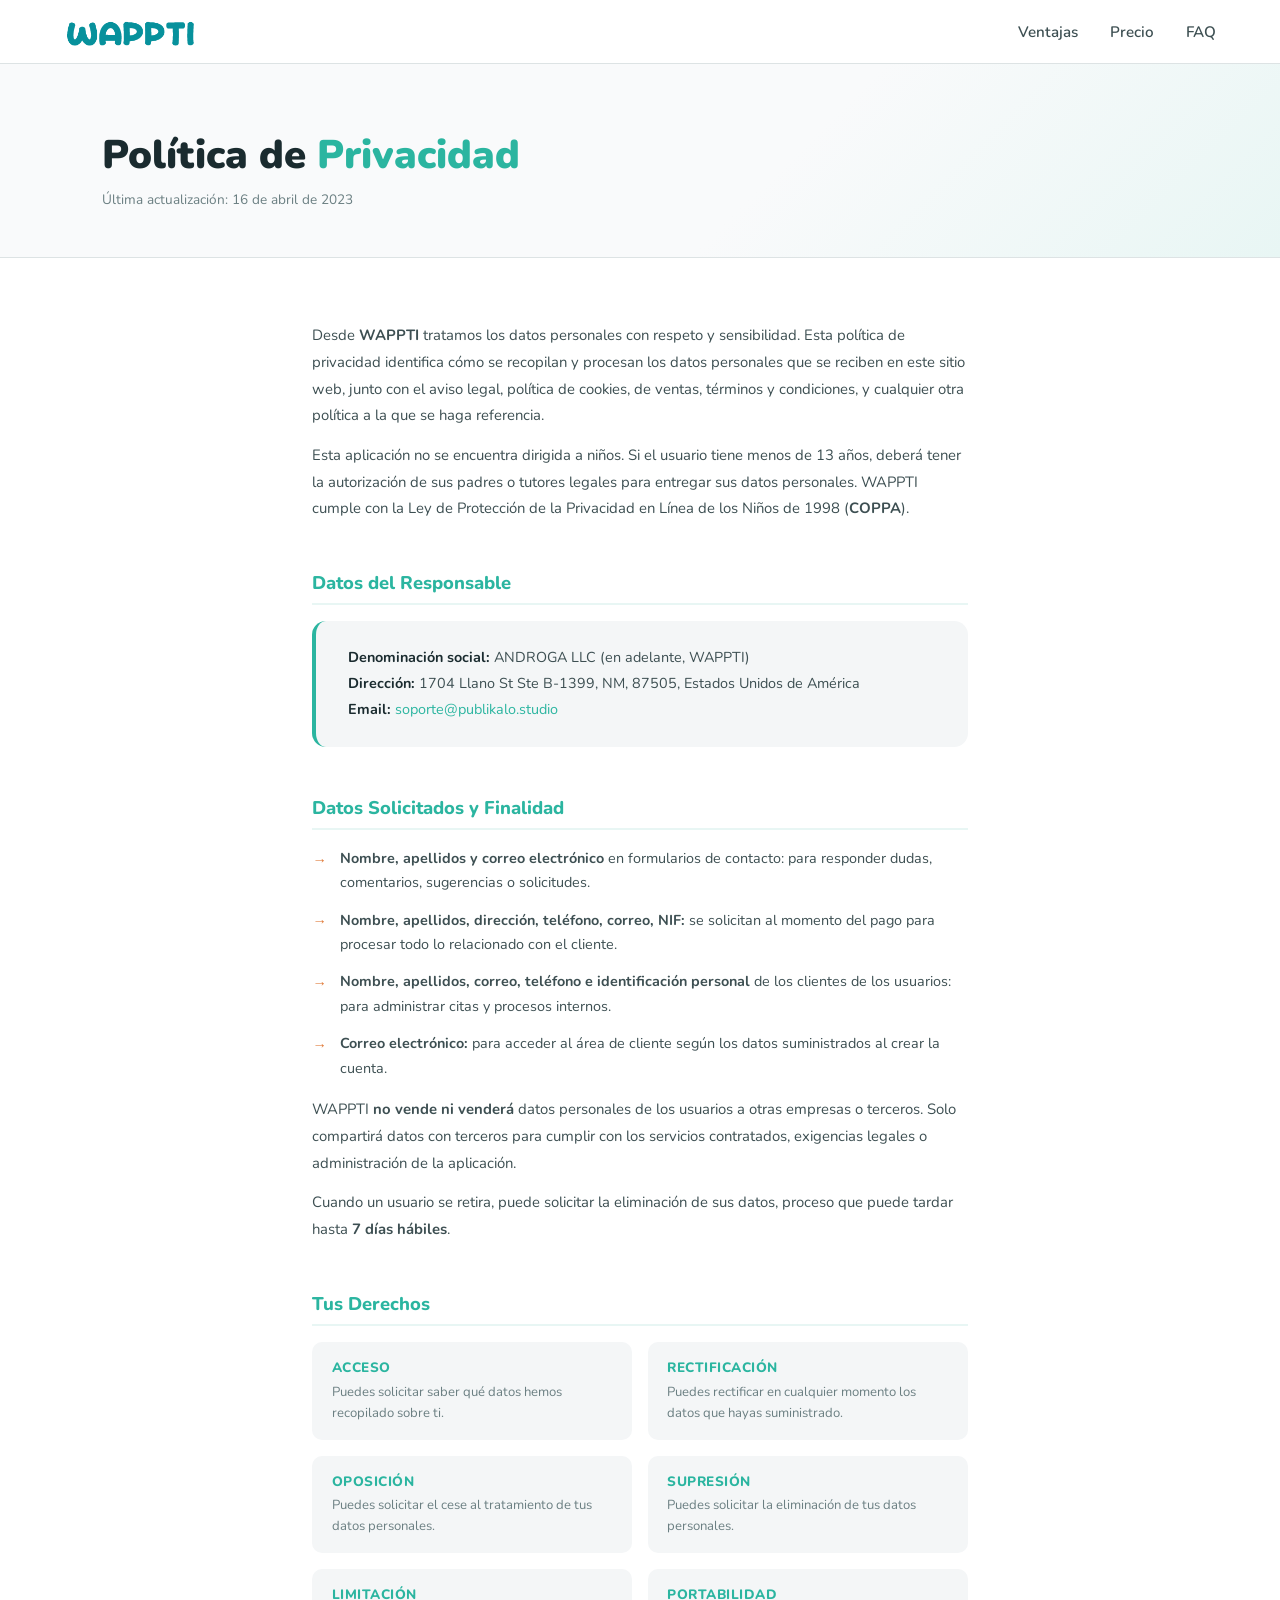
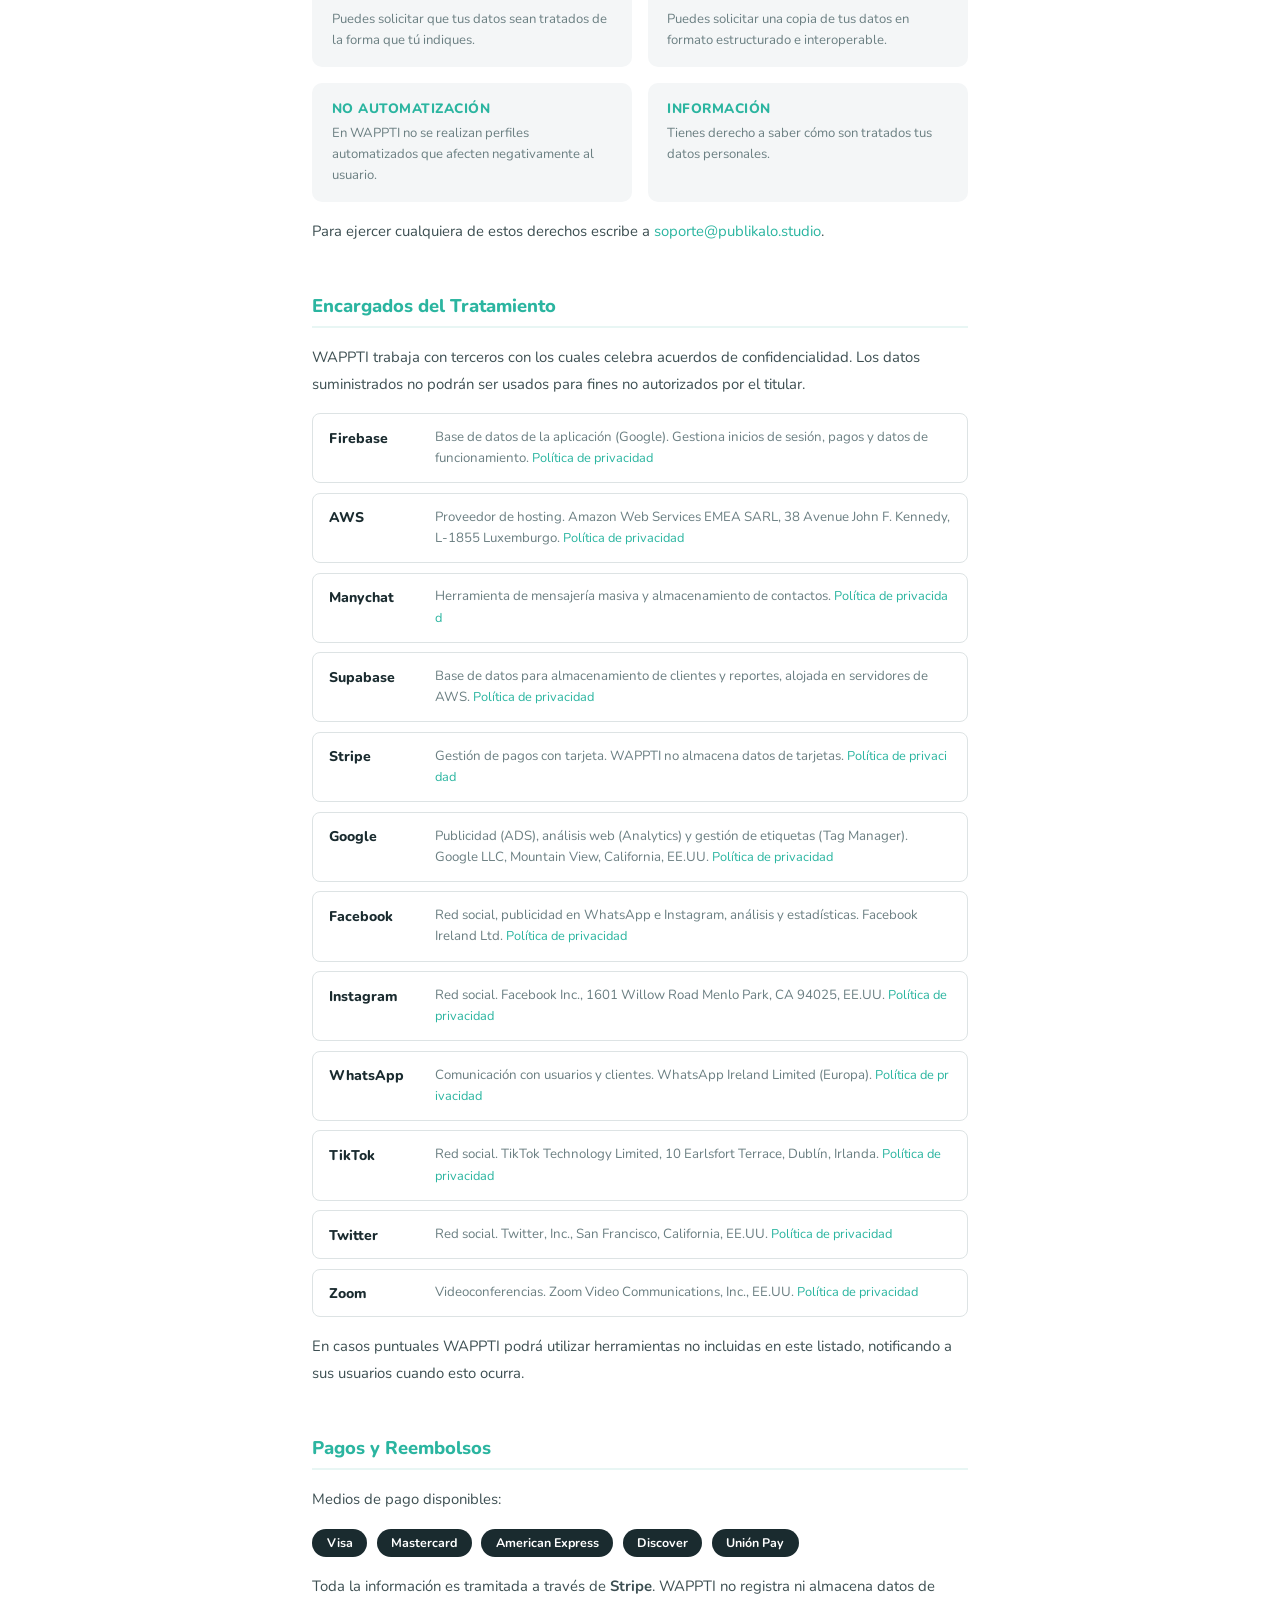
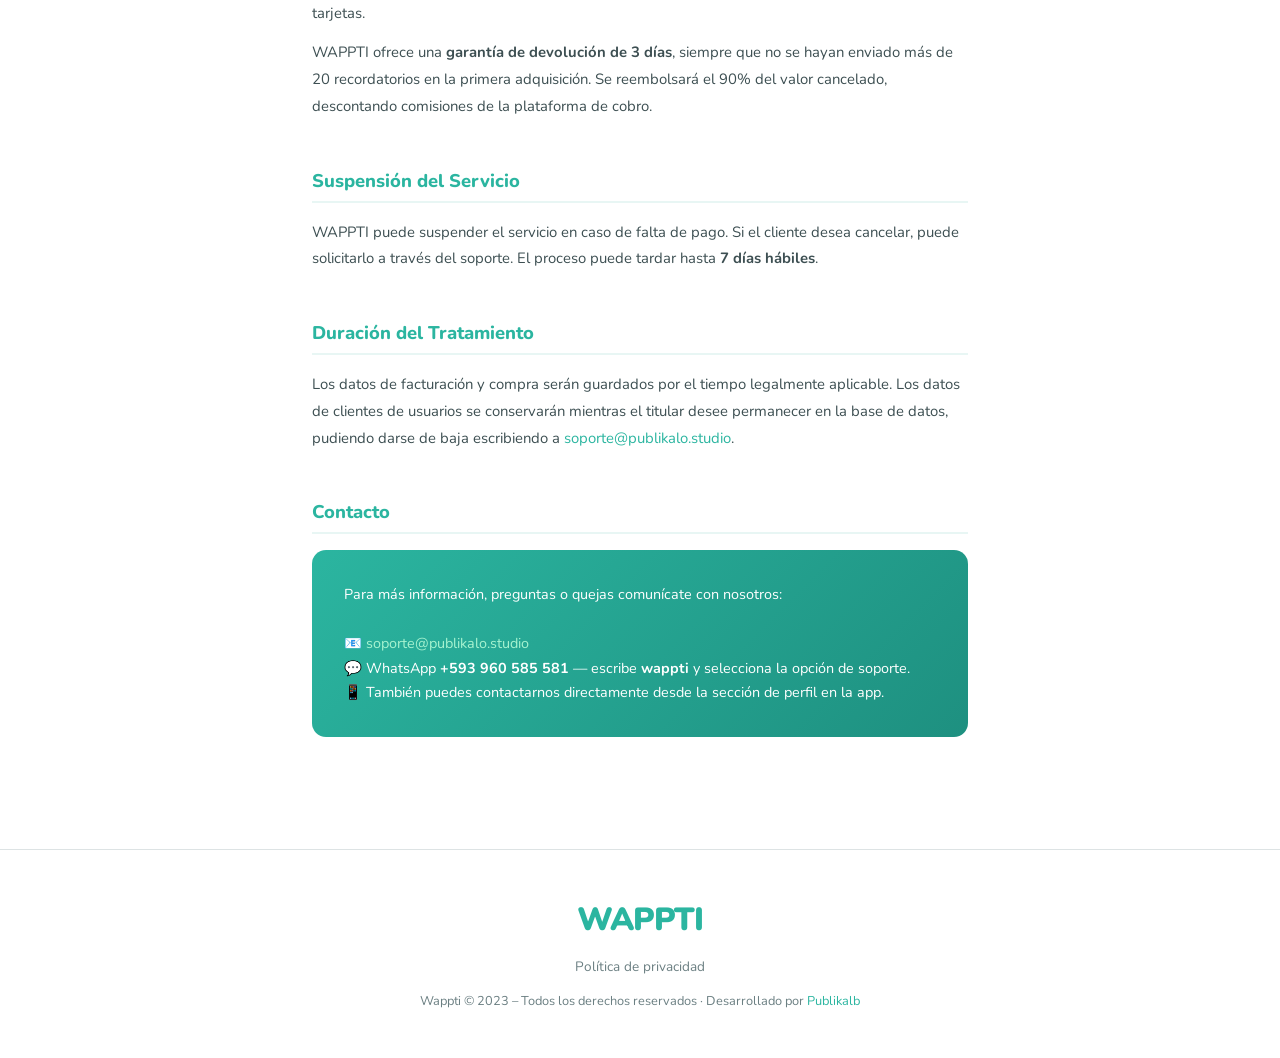
==== privacy-policy.html @ dfe76234 "Add files via upload" ====
<!DOCTYPE html>
<html lang="es">
<head>
  <meta charset="UTF-8">
  <meta name="viewport" content="width=device-width, initial-scale=1.0">
  <title>Política de Privacidad – Wappti</title>
  <link rel="icon" type="image/png" href="/img/favicon.png">
  <link rel="preconnect" href="https://fonts.googleapis.com">
  <link rel="preconnect" href="https://fonts.gstatic.com" crossorigin>
  <link href="https://fonts.googleapis.com/css2?family=Nunito:wght@400;500;600;700;800;900&display=swap" rel="stylesheet">
  <link rel="stylesheet" href="css/styles.css">
  <style>
    .policy-hero {
      background: linear-gradient(135deg, #f9fafb 60%, #e8f6f4 100%);
      padding: 4rem 8% 3rem;
      border-bottom: 1px solid var(--border);
    }
    .policy-hero p {
      font-size: .85rem; color: var(--muted); margin-top: .5rem;
    }
    .policy-hero h1 {
      font-size: clamp(1.8rem, 4vw, 2.5rem);
      font-weight: 900; color: var(--dark);
    }
    .policy-hero h1 span { color: var(--teal); }

    .policy-body {
      max-width: 860px;
      margin: 0 auto;
      padding: 4rem 8%;
    }

    .policy-section { margin-bottom: 3rem; }

    .policy-section h2 {
      font-size: 1.15rem; font-weight: 800;
      color: var(--teal); margin-bottom: 1rem;
      padding-bottom: .5rem;
      border-bottom: 2px solid #e8f6f4;
    }

    .policy-section p {
      font-size: .93rem; color: var(--text);
      line-height: 1.8; margin-bottom: .8rem;
    }

    .policy-section a {
      color: var(--teal); text-decoration: none; word-break: break-all;
    }
    .policy-section a:hover { text-decoration: underline; }

    /* Datos del responsable */
    .info-card {
      background: var(--bg-gray);
      border-radius: var(--radius);
      padding: 1.5rem 2rem;
      margin: 1rem 0;
      border-left: 4px solid var(--teal);
    }
    .info-card p { margin: 0; font-size: .9rem; }
    .info-card strong { color: var(--dark); }

    /* Lista de datos solicitados */
    .data-list { list-style: none; display: flex; flex-direction: column; gap: .8rem; margin: 1rem 0; }
    .data-list li {
      display: flex; gap: .8rem; align-items: flex-start;
      font-size: .9rem; color: var(--text); line-height: 1.7;
    }
    .data-list li::before {
      content: '→'; color: var(--orange);
      font-weight: 900; flex-shrink: 0; margin-top: .1rem;
    }

    /* Derechos */
    .rights-grid {
      display: grid; grid-template-columns: 1fr 1fr;
      gap: 1rem; margin: 1rem 0;
    }
    .right-item {
      background: var(--bg-gray); border-radius: 10px;
      padding: 1rem 1.2rem;
    }
    .right-item strong {
      display: block; color: var(--teal);
      font-size: .85rem; font-weight: 800;
      margin-bottom: .3rem; text-transform: uppercase; letter-spacing: .5px;
    }
    .right-item p { font-size: .82rem; color: var(--muted); line-height: 1.6; margin: 0; }

    /* Encargados del tratamiento */
    .processors-list { display: flex; flex-direction: column; gap: .6rem; margin: 1rem 0; }
    .processor-item {
      display: flex; gap: 1rem; align-items: flex-start;
      padding: .8rem 1rem;
      border-radius: 8px; border: 1px solid var(--border);
      transition: border-color .2s;
    }
    .processor-item:hover { border-color: var(--teal); }
    .processor-name {
      font-weight: 800; font-size: .88rem; color: var(--dark);
      min-width: 90px; flex-shrink: 0; padding-top: .1rem;
    }
    .processor-desc { font-size: .83rem; color: var(--muted); line-height: 1.6; }
    .processor-desc a { font-size: .8rem; }

    /* Pagos */
    .payment-badges {
      display: flex; gap: .6rem; flex-wrap: wrap; margin: 1rem 0;
    }
    .badge {
      background: var(--dark); color: white;
      padding: .35rem .9rem; border-radius: 50px;
      font-size: .78rem; font-weight: 700;
    }

    /* Contacto */
    .contact-box {
      background: linear-gradient(135deg, var(--teal) 0%, var(--teal-dk) 100%);
      border-radius: var(--radius); padding: 2rem;
      display: flex; gap: 2rem; flex-wrap: wrap; align-items: center;
      margin-top: 1rem;
    }
    .contact-box p { color: white; font-size: .9rem; line-height: 1.7; margin: 0; flex: 1; }
    .contact-box a { color: #a7f3d0; }
    .contact-box strong { color: white; }

    @media (max-width: 768px) {
      .rights-grid { grid-template-columns: 1fr; }
      .policy-body { padding: 2rem 5%; }
      .policy-hero { padding: 3rem 5%; }
    }
  </style>
</head>
<body>

<!-- NAV -->
<nav>
  <a href="/" class="logo">
    <img src="img/wappti.png" alt="Wappti Logo" style="height: 30px; width: auto; vertical-align: middle;">
</a>
  <div class="nav-links">
    <a href="/#ventajas">Ventajas</a>
    <a href="/#precios">Precio</a>
    <a href="/#faq">FAQ</a>
  </div>
</nav>

<!-- HERO -->
<div class="policy-hero">
  <h1>Política de <span>Privacidad</span></h1>
  <p>Última actualización: 16 de abril de 2023</p>
</div>

<!-- CONTENIDO -->
<div class="policy-body">

  <!-- Intro -->
  <div class="policy-section">
    <p>Desde <strong>WAPPTI</strong> tratamos los datos personales con respeto y sensibilidad. Esta política de privacidad identifica cómo se recopilan y procesan los datos personales que se reciben en este sitio web, junto con el aviso legal, política de cookies, de ventas, términos y condiciones, y cualquier otra política a la que se haga referencia.</p>
    <p>Esta aplicación no se encuentra dirigida a niños. Si el usuario tiene menos de 13 años, deberá tener la autorización de sus padres o tutores legales para entregar sus datos personales. WAPPTI cumple con la Ley de Protección de la Privacidad en Línea de los Niños de 1998 (<strong>COPPA</strong>).</p>
  </div>

  <!-- Datos del responsable -->
  <div class="policy-section">
    <h2>Datos del Responsable</h2>
    <div class="info-card">
      <p><strong>Denominación social:</strong> ANDROGA LLC (en adelante, WAPPTI)</p>
      <p><strong>Dirección:</strong> 1704 Llano St Ste B-1399, NM, 87505, Estados Unidos de América</p>
      <p><strong>Email:</strong> <a href="mailto:soporte@publikalo.studio">soporte@publikalo.studio</a></p>
    </div>
  </div>

  <!-- Datos solicitados -->
  <div class="policy-section">
    <h2>Datos Solicitados y Finalidad</h2>
    <ul class="data-list">
      <li><span><strong>Nombre, apellidos y correo electrónico</strong> en formularios de contacto: para responder dudas, comentarios, sugerencias o solicitudes.</span></li>
      <li><span><strong>Nombre, apellidos, dirección, teléfono, correo, NIF:</strong> se solicitan al momento del pago para procesar todo lo relacionado con el cliente.</span></li>
      <li><span><strong>Nombre, apellidos, correo, teléfono e identificación personal</strong> de los clientes de los usuarios: para administrar citas y procesos internos.</span></li>
      <li><span><strong>Correo electrónico:</strong> para acceder al área de cliente según los datos suministrados al crear la cuenta.</span></li>
    </ul>
    <p>WAPPTI <strong>no vende ni venderá</strong> datos personales de los usuarios a otras empresas o terceros. Solo compartirá datos con terceros para cumplir con los servicios contratados, exigencias legales o administración de la aplicación.</p>
    <p>Cuando un usuario se retira, puede solicitar la eliminación de sus datos, proceso que puede tardar hasta <strong>7 días hábiles</strong>.</p>
  </div>

  <!-- Derechos -->
  <div class="policy-section">
    <h2>Tus Derechos</h2>
    <div class="rights-grid">
      <div class="right-item">
        <strong>Acceso</strong>
        <p>Puedes solicitar saber qué datos hemos recopilado sobre ti.</p>
      </div>
      <div class="right-item">
        <strong>Rectificación</strong>
        <p>Puedes rectificar en cualquier momento los datos que hayas suministrado.</p>
      </div>
      <div class="right-item">
        <strong>Oposición</strong>
        <p>Puedes solicitar el cese al tratamiento de tus datos personales.</p>
      </div>
      <div class="right-item">
        <strong>Supresión</strong>
        <p>Puedes solicitar la eliminación de tus datos personales.</p>
      </div>
      <div class="right-item">
        <strong>Limitación</strong>
        <p>Puedes solicitar que tus datos sean tratados de la forma que tú indiques.</p>
      </div>
      <div class="right-item">
        <strong>Portabilidad</strong>
        <p>Puedes solicitar una copia de tus datos en formato estructurado e interoperable.</p>
      </div>
      <div class="right-item">
        <strong>No automatización</strong>
        <p>En WAPPTI no se realizan perfiles automatizados que afecten negativamente al usuario.</p>
      </div>
      <div class="right-item">
        <strong>Información</strong>
        <p>Tienes derecho a saber cómo son tratados tus datos personales.</p>
      </div>
    </div>
    <p>Para ejercer cualquiera de estos derechos escribe a <a href="mailto:soporte@publikalo.studio">soporte@publikalo.studio</a>.</p>
  </div>

  <!-- Encargados del tratamiento -->
  <div class="policy-section">
    <h2>Encargados del Tratamiento</h2>
    <p>WAPPTI trabaja con terceros con los cuales celebra acuerdos de confidencialidad. Los datos suministrados no podrán ser usados para fines no autorizados por el titular.</p>
    <div class="processors-list">
      <div class="processor-item">
        <span class="processor-name">Firebase</span>
        <span class="processor-desc">Base de datos de la aplicación (Google). Gestiona inicios de sesión, pagos y datos de funcionamiento. <a href="https://firebase.google.com/support/privacy" target="_blank">Política de privacidad</a></span>
      </div>
      <div class="processor-item">
        <span class="processor-name">AWS</span>
        <span class="processor-desc">Proveedor de hosting. Amazon Web Services EMEA SARL, 38 Avenue John F. Kennedy, L-1855 Luxemburgo. <a href="https://aws.amazon.com/es/privacy/" target="_blank">Política de privacidad</a></span>
      </div>
      <div class="processor-item">
        <span class="processor-name">Manychat</span>
        <span class="processor-desc">Herramienta de mensajería masiva y almacenamiento de contactos. <a href="https://manychat.com/privacy.html" target="_blank">Política de privacidad</a></span>
      </div>
      <div class="processor-item">
        <span class="processor-name">Supabase</span>
        <span class="processor-desc">Base de datos para almacenamiento de clientes y reportes, alojada en servidores de AWS. <a href="https://supabase.com/privacy" target="_blank">Política de privacidad</a></span>
      </div>
      <div class="processor-item">
        <span class="processor-name">Stripe</span>
        <span class="processor-desc">Gestión de pagos con tarjeta. WAPPTI no almacena datos de tarjetas. <a href="https://stripe.com/us/privacy" target="_blank">Política de privacidad</a></span>
      </div>
      <div class="processor-item">
        <span class="processor-name">Google</span>
        <span class="processor-desc">Publicidad (ADS), análisis web (Analytics) y gestión de etiquetas (Tag Manager). Google LLC, Mountain View, California, EE.UU. <a href="https://policies.google.com/privacy" target="_blank">Política de privacidad</a></span>
      </div>
      <div class="processor-item">
        <span class="processor-name">Facebook</span>
        <span class="processor-desc">Red social, publicidad en WhatsApp e Instagram, análisis y estadísticas. Facebook Ireland Ltd. <a href="https://www.facebook.com/business/gdpr" target="_blank">Política de privacidad</a></span>
      </div>
      <div class="processor-item">
        <span class="processor-name">Instagram</span>
        <span class="processor-desc">Red social. Facebook Inc., 1601 Willow Road Menlo Park, CA 94025, EE.UU. <a href="https://help.instagram.com/155833707900388" target="_blank">Política de privacidad</a></span>
      </div>
      <div class="processor-item">
        <span class="processor-name">WhatsApp</span>
        <span class="processor-desc">Comunicación con usuarios y clientes. WhatsApp Ireland Limited (Europa). <a href="https://www.whatsapp.com/legal?eea=1#privacy-policy" target="_blank">Política de privacidad</a></span>
      </div>
      <div class="processor-item">
        <span class="processor-name">TikTok</span>
        <span class="processor-desc">Red social. TikTok Technology Limited, 10 Earlsfort Terrace, Dublín, Irlanda. <a href="https://www.tiktok.com/legal/privacy-policy?lang=es" target="_blank">Política de privacidad</a></span>
      </div>
      <div class="processor-item">
        <span class="processor-name">Twitter</span>
        <span class="processor-desc">Red social. Twitter, Inc., San Francisco, California, EE.UU. <a href="https://twitter.com/es/privacy" target="_blank">Política de privacidad</a></span>
      </div>
      <div class="processor-item">
        <span class="processor-name">Zoom</span>
        <span class="processor-desc">Videoconferencias. Zoom Video Communications, Inc., EE.UU. <a href="https://zoom.us/privacy" target="_blank">Política de privacidad</a></span>
      </div>
    </div>
    <p>En casos puntuales WAPPTI podrá utilizar herramientas no incluidas en este listado, notificando a sus usuarios cuando esto ocurra.</p>
  </div>

  <!-- Pagos y reembolsos -->
  <div class="policy-section">
    <h2>Pagos y Reembolsos</h2>
    <p>Medios de pago disponibles:</p>
    <div class="payment-badges">
      <span class="badge">Visa</span>
      <span class="badge">Mastercard</span>
      <span class="badge">American Express</span>
      <span class="badge">Discover</span>
      <span class="badge">Unión Pay</span>
    </div>
    <p>Toda la información es tramitada a través de <strong>Stripe</strong>. WAPPTI no registra ni almacena datos de tarjetas.</p>
    <p>WAPPTI ofrece una <strong>garantía de devolución de 3 días</strong>, siempre que no se hayan enviado más de 20 recordatorios en la primera adquisición. Se reembolsará el 90% del valor cancelado, descontando comisiones de la plataforma de cobro.</p>
  </div>

  <!-- Suspensión del servicio -->
  <div class="policy-section">
    <h2>Suspensión del Servicio</h2>
    <p>WAPPTI puede suspender el servicio en caso de falta de pago. Si el cliente desea cancelar, puede solicitarlo a través del soporte. El proceso puede tardar hasta <strong>7 días hábiles</strong>.</p>
  </div>

  <!-- Duración del tratamiento -->
  <div class="policy-section">
    <h2>Duración del Tratamiento</h2>
    <p>Los datos de facturación y compra serán guardados por el tiempo legalmente aplicable. Los datos de clientes de usuarios se conservarán mientras el titular desee permanecer en la base de datos, pudiendo darse de baja escribiendo a <a href="mailto:soporte@publikalo.studio">soporte@publikalo.studio</a>.</p>
  </div>

  <!-- Contacto -->
  <div class="policy-section">
    <h2>Contacto</h2>
    <div class="contact-box">
      <p>
        Para más información, preguntas o quejas comunícate con nosotros:<br><br>
        📧 <a href="mailto:soporte@publikalo.studio">soporte@publikalo.studio</a><br>
        💬 WhatsApp <strong>+593 960 585 581</strong> — escribe <strong>wappti</strong> y selecciona la opción de soporte.<br>
        📱 También puedes contactarnos directamente desde la sección de perfil en la app.
      </p>
    </div>
  </div>

</div>

<!-- FOOTER -->
<footer>
  <span class="footer-logo">WAPPTI</span>
  <div class="footer-links">
    <a href="privacy-policy.html">Política de privacidad</a>
  </div>
  <p>Wappti © 2023 – Todos los derechos reservados · Desarrollado por <a href="https://publikalo.net" target="_blank">Publikalb</a></p>
</footer>

</body>
</html>
---- css/styles.css ----
*, *::before, *::after { box-sizing: border-box; margin: 0; padding: 0; }

:root {
  --teal:    #2BB5A0;
  --teal-dk: #1e9080;
  --orange:  #E07B39;
  --orange-dk:#c96a28;
  --dark:    #1A2B2F;
  --text:    #3D4F52;
  --muted:   #6B7F82;
  --bg-gray: #F4F6F7;
  --white:   #ffffff;
  --border:  #DDE3E4;
  --radius:  14px;
}

html { scroll-behavior: smooth; }

body {
  font-family: 'Nunito', sans-serif;
  color: var(--text);
  background: var(--white);
  overflow-x: hidden;
}

/* ── NAV ── */
nav {
  position: sticky; top: 0; z-index: 100;
  background: var(--white);
  border-bottom: 1px solid var(--border);
  padding: 0 5%;
  display: flex; align-items: center; justify-content: space-between;
  height: 64px;
}
.logo {
  font-size: 1.7rem; font-weight: 900;
  color: var(--teal); text-decoration: none;
  letter-spacing: -1px;
}
.nav-links { display: flex; gap: 2rem; align-items: center; }
.nav-links a {
  text-decoration: none; color: var(--text);
  font-weight: 600; font-size: 0.95rem;
  transition: color .2s;
}
.nav-links a:hover { color: var(--teal); }
.nav-links a.active { color: var(--orange); border-bottom: 2px solid var(--orange); padding-bottom: 2px; }

/* ── BUTTONS ── */
.btn {
  display: inline-flex; align-items: center; justify-content: center; gap: 8px;
  padding: .75rem 1.6rem; border-radius: 50px;
  font-family: inherit; font-weight: 700; font-size: 1rem;
  cursor: pointer; text-decoration: none; border: none;
  transition: transform .15s, box-shadow .15s, background .2s;
}
.btn:hover { transform: translateY(-2px); }
.btn-orange {
  background: var(--orange); color: var(--white);
  box-shadow: 0 4px 14px rgba(224,123,57,.35);
}
.btn-orange:hover { background: var(--orange-dk); box-shadow: 0 6px 20px rgba(224,123,57,.45); }
.btn-outline-white {
  background: transparent; color: var(--white);
  border: 2px solid rgba(255,255,255,.6);
}
.btn-outline-white:hover { background: rgba(255,255,255,.12); }

/* ── STORE BUTTONS ── */
.store-btn {
  display: flex; align-items: center; gap: .6rem;
  background: rgba(255,255,255,.15); border: 2px solid rgba(255,255,255,.4);
  color: white; border-radius: 10px; padding: .7rem 1.4rem;
  text-decoration: none; transition: background .2s;
  font-family: inherit;
}
.store-btn:hover { background: rgba(255,255,255,.25); }
.store-btn svg { width: 20px; height: 20px; fill: white; }
.store-btn-text { display: flex; flex-direction: column; }
.store-btn-text small { font-size: .65rem; opacity: .8; }
.store-btn-text strong { font-size: .9rem; font-weight: 800; }

/* ── ANIMATIONS ── */
@keyframes fadeUp {
  from { opacity: 0; transform: translateY(30px); }
  to   { opacity: 1; transform: translateY(0); }
}
.fade-up { animation: fadeUp .7s ease both; }
.delay-1 { animation-delay: .15s; }
.delay-2 { animation-delay: .3s; }
.delay-3 { animation-delay: .45s; }

/* ── FOOTER ── */
footer {
  padding: 3rem 8%; text-align: center;
  border-top: 1px solid var(--border);
}
.footer-logo {
  font-size: 2rem; font-weight: 900; color: var(--teal);
  letter-spacing: -1px; margin-bottom: 1rem; display: block;
}
.footer-links { display: flex; gap: 1.5rem; justify-content: center; margin-bottom: 1rem; }
.footer-links a { color: var(--muted); font-size: .85rem; text-decoration: none; }
.footer-links a:hover { color: var(--teal); }
footer p { font-size: .8rem; color: var(--muted); }
footer p a { color: var(--teal); text-decoration: none; }

/* ── RESPONSIVE ── */
@media (max-width: 768px) {
  .hero { grid-template-columns: 1fr !important; padding: 3rem 5%; text-align: center; }
  .hero p { margin: 0 auto 2rem; }
  .hero-img { display: none; }
  .para-quien-grid { grid-template-columns: 1fr !important; }
  .ventajas-grid { grid-template-columns: 1fr !important; }
  .testimonios-grid { grid-template-columns: 1fr !important; }
  .faq-section__grid { grid-template-columns: 1fr !important; }
  .cta-band { flex-direction: column; text-align: center; padding: 2rem; }
  .precios-grid { grid-template-columns: 1fr !important; }
}

/* ── HERO ── */
.hero {
  min-height: 92vh;
  display: grid; grid-template-columns: 1fr 1fr;
  align-items: center; gap: 2rem;
  padding: 4rem 8%;
  background: linear-gradient(135deg, #f9fafb 60%, #e8f6f4 100%);
  position: relative; overflow: hidden;
}
.hero::before {
  content: '';
  position: absolute; right: -100px; top: -100px;
  width: 500px; height: 500px; border-radius: 50%;
  background: radial-gradient(circle, rgba(43,181,160,.08) 0%, transparent 70%);
}
.hero-tag {
  font-size: .75rem; font-weight: 800; letter-spacing: 2px;
  text-transform: uppercase; color: var(--orange);
  margin-bottom: 1rem;
}
.hero h1 {
  font-size: clamp(2rem, 4vw, 3rem);
  font-weight: 900; line-height: 1.15;
  color: var(--dark); margin-bottom: 1.2rem;
}
.hero p {
  font-size: 1rem; color: var(--muted);
  line-height: 1.7; margin-bottom: 2rem; max-width: 480px;
}
.hero-img {
  display: flex; justify-content: center; align-items: center;
  position: relative;
}

/* Phone mockup */
.phone-mock {
  width: 260px; height: 520px;
  background: #111; border-radius: 38px;
  border: 6px solid #222;
  box-shadow: 0 30px 80px rgba(0,0,0,.25), 0 0 0 1px #333;
  display: flex; flex-direction: column;
  overflow: hidden; position: relative;
}
.phone-screen { flex: 1; background: #ECE5DD; display: flex; flex-direction: column; }
.phone-header {
  background: #075E54; padding: .6rem 1rem;
  display: flex; align-items: center; gap: .5rem;
}
.phone-avatar {
  width: 32px; height: 32px; border-radius: 50%;
  background: #25D366; display: flex; align-items: center;
  justify-content: center; color: white; font-size: .8rem; font-weight: 700;
}
.phone-contact { color: white; font-size: .75rem; font-weight: 700; }
.phone-messages { flex: 1; padding: .8rem; display: flex; flex-direction: column; gap: .5rem; }
.msg {
  max-width: 80%; padding: .5rem .8rem;
  border-radius: 10px; font-size: .65rem; line-height: 1.4;
}
.msg-in  { background: white; align-self: flex-start; border-radius: 0 10px 10px 10px; }
.msg-out { background: #DCF8C6; align-self: flex-end; border-radius: 10px 10px 0 10px; }
.msg-time { font-size: .55rem; color: #aaa; text-align: right; margin-top: 2px; }
.confirm-btns { display: flex; gap: .4rem; margin-top: .3rem; }
.confirm-btns button {
  flex: 1; padding: .4rem; border: none; border-radius: 6px;
  font-size: .65rem; font-weight: 700; cursor: default;
}
.btn-confirm { background: #25D366; color: white; }
.btn-cancel  { background: #f0f0f0; color: #555; }

.bubble {
  position: absolute; right: -10px; top: 50%;
  transform: translateY(-60%);
  background: white; border-radius: 12px;
  padding: .6rem .9rem; font-size: .7rem;
  box-shadow: 0 8px 24px rgba(0,0,0,.12);
  max-width: 130px; line-height: 1.4;
  color: var(--text); font-weight: 600;
}
.bubble::before {
  content: ''; position: absolute; left: -8px; top: 50%;
  transform: translateY(-50%);
  border: 8px solid transparent; border-right-color: white; border-left: none;
}

/* ── PARA QUIÉN ── */
.para-quien { padding: 5rem 8%; background: var(--white); }
.para-quien-grid {
  display: grid; grid-template-columns: 1fr 1fr 1fr;
  gap: 2rem; margin-top: 2.5rem;
}
.para-quien-left .label {
  font-size: .75rem; font-weight: 800; text-transform: uppercase;
  letter-spacing: 2px; color: var(--orange); margin-bottom: .8rem;
}
.para-quien-left h2 {
  font-size: 1.3rem; font-weight: 800; color: var(--teal);
  line-height: 1.3; margin-bottom: .8rem;
}
.para-quien-left p { font-size: .9rem; color: var(--muted); line-height: 1.7; }
.profesiones-col { display: flex; flex-direction: column; gap: .6rem; }
.prof-item {
  display: flex; align-items: center; gap: .5rem;
  font-size: .9rem; font-weight: 600; color: var(--text);
}
.prof-item::before { content: '✓'; color: var(--teal); font-weight: 900; font-size: 1rem; }

/* ── CTA BAND ── */
.cta-band {
  margin: 0 5%; border-radius: 20px;
  background: linear-gradient(135deg, var(--teal) 0%, var(--teal-dk) 100%);
  padding: 2.5rem 4rem;
  display: flex; align-items: center; justify-content: space-between;
  gap: 2rem; flex-wrap: wrap;
}
.cta-band h2 { font-size: 1.6rem; font-weight: 900; color: white; }
.cta-band-btns { display: flex; gap: 1rem; flex-wrap: wrap; }

/* ── VENTAJAS ── */
.ventajas { padding: 6rem 8%; background: var(--bg-gray); }
.ventajas h2 {
  text-align: center; font-size: 1.8rem; font-weight: 900;
  color: var(--dark); margin-bottom: 3rem;
}
.ventajas-grid { display: grid; grid-template-columns: 1fr 1fr; gap: 3rem; align-items: center; }
.accordion { display: flex; flex-direction: column; gap: .5rem; }
.accordion-item { border-bottom: 1px solid var(--border); padding-bottom: .8rem; cursor: pointer; }
.accordion-title {
  display: flex; align-items: center; gap: .6rem;
  font-size: .95rem; font-weight: 700; color: var(--teal); padding: .5rem 0;
}
.accordion-title.active { color: var(--orange); }
.accordion-title .icon { font-size: 1rem; font-weight: 900; color: inherit; }
.accordion-body {
  font-size: .88rem; color: var(--muted); line-height: 1.7;
  padding: .4rem 0 .4rem 1.4rem; display: none;
}
.accordion-body.open { display: block; }
.phones-duo {
  display: flex; justify-content: center; align-items: flex-end;
  position: relative;
}
.phone-small {
  width: 160px; height: 320px;
  background: #111; border-radius: 26px; border: 4px solid #222;
  overflow: hidden; box-shadow: 0 20px 50px rgba(0,0,0,.2);
}
.phone-small-screen { width: 100%; height: 100%; }
.phone-small:first-child {
  transform: rotate(-6deg) translateX(20px); z-index: 1;
}
.phone-small:first-child .phone-small-screen {
  background: linear-gradient(160deg, #2BB5A0 0%, #1e9080 100%);
}
.phone-small:last-child {
  background: #E07B39; border-color: #d06928;
  transform: rotate(4deg) translateX(-10px); z-index: 2;
  box-shadow: 0 20px 50px rgba(224,123,57,.3);
}
.phone-small:last-child .phone-small-screen {
  background: linear-gradient(160deg, #E07B39 0%, #c96a28 100%);
}

/* ── TESTIMONIOS ── */
.testimonios {
  padding: 4rem 8%;
  background: #f9f9f9;
  text-align: center;
}

.testimonios-grid {
  display: grid;
  grid-template-columns: repeat(auto-fit, minmax(300px, 1fr));
  gap: 2rem;
  margin-top: 3rem;
}

.testimonio-stars {
    color: #FFB400; /* Color dorado para las estrellas */
    font-size: 1.2rem;
    margin-bottom: 1rem;
    letter-spacing: 2px;
}

.testimonio-card {
  background: white;
  padding: 2rem;
  border-radius: 15px;
  box-shadow: 0 10px 30px rgba(0,0,0,0.05);
  text-align: left;
  transition: transform 0.3s ease;
  display: flex;
  flex-direction: column;
  justify-content: space-between;
}

.testimonio-card:hover {
  transform: translateY(-5px);
}

.testimonio-stars {
  margin-bottom: 1rem;
  font-size: 0.9rem;
}

.testimonio-card p {
  font-style: italic;
  color: #555;
  line-height: 1.6;
  margin-bottom: 1.5rem;
}

.testimonio-author strong {
  display: block;
  color: #333;
  font-size: 1.1rem;
}

.testimonio-author span {
  color: #00bfa5; /* Tu color teal/verde de Wappti */
  font-size: 0.85rem;
  font-weight: 600;
}

/* ── PRECIOS ── */
.precios { padding: 6rem 8%; background: var(--bg-gray); }
.precios-card {
  max-width: 700px; margin: 0 auto;
  background: linear-gradient(135deg, #2a6b70 0%, #1e5055 100%);
  border-radius: 20px; padding: 3rem;
  box-shadow: 0 20px 60px rgba(30,80,85,.3);
}
.precios-card h2 {
  text-align: center; color: white; font-size: 1.6rem;
  font-weight: 900; margin-bottom: 2rem;
}
.precios-grid {
  display: grid; grid-template-columns: repeat(2, 1fr);
  gap: 1px; background: rgba(255,255,255,.1);
  border-radius: 10px; overflow: hidden;
}
.precio-item {
  background: rgba(255,255,255,.06); padding: 1rem 1.5rem;
  display: flex; align-items: center; justify-content: space-between;
  transition: background .2s;
}
.precio-item:hover { background: rgba(255,255,255,.12); }
.precio-item .gestiones { color: rgba(255,255,255,.8); font-size: .9rem; font-weight: 600; }
.precio-item .precio { color: white; font-size: 1.1rem; font-weight: 900; }
.precio-item .gratis { color: #4ade80; font-weight: 900; font-size: 1rem; }

/* ── FAQ ── */
/* ── FAQ ── */
.faq-section { padding: 6rem 8%; background: var(--white); }
.faq-section__title {
  text-align: center; font-size: 1.8rem; font-weight: 900;
  color: var(--dark); margin-bottom: 3rem;
}
.faq-section__grid {
  display: grid; grid-template-columns: 1fr 1fr;
  gap: 0 4rem; max-width: 1000px; margin: 0 auto;
}
.faq-section__col {
  border-left: 3px solid var(--teal);
  padding-left: 1.5rem;
  display: flex; flex-direction: column; gap: 0;
}
.faq-section__item {
  padding: 1.1rem 0;
  border-bottom: 1px solid var(--border);
  cursor: pointer;
}
.faq-section__item:last-child { border-bottom: none; }
.faq-section__question {
  display: flex; align-items: center; gap: .6rem;
  font-size: .95rem; font-weight: 800; color: var(--orange);
  transition: color .2s; user-select: none;
}
.faq-section__question:hover { color: var(--orange-dk); }
.faq-section__icon {
  font-size: .6rem; color: var(--orange); flex-shrink: 0;
  transition: transform .25s ease;
}
.faq-section__item.open .faq-section__icon { transform: rotate(180deg); }
.faq-section__answer {
  font-size: .9rem; color: var(--text); line-height: 1.75;
  padding: 0 0 0 1.3rem;
  max-height: 0; overflow: hidden;
  transition: max-height .3s ease, padding .3s ease;
}
.faq-section__item.open .faq-section__answer {
  max-height: 300px;
  padding: .6rem 0 .2rem 1.3rem;
}

/* ── PHONE MOCKUP INTERACTIVO ── */
.phone-wrap { position: relative; flex-shrink: 0; }
.phone {
  width: 290px; height: 600px; background: #111; border-radius: 44px;
  border: 6px solid #1a1a1a;
  box-shadow: 0 0 0 1px #333, 0 40px 100px rgba(0,0,0,.4), 0 10px 30px rgba(0,0,0,.2), inset 0 0 0 1px #222;
  overflow: hidden; position: relative;
}
.phone::before {
  content: ''; position: absolute; right: -8px; top: 100px;
  width: 4px; height: 60px; background: #222; border-radius: 0 3px 3px 0;
  box-shadow: 0 80px 0 #222;
}
.phone::after {
  content: ''; position: absolute; left: -8px; top: 120px;
  width: 4px; height: 40px; background: #222; border-radius: 3px 0 0 3px;
  box-shadow: 0 55px 0 #222, 0 100px 0 #222;
}
.screen {
  width: 100%; height: 100%; background: #0b141a; border-radius: 38px;
  overflow: hidden; display: flex; flex-direction: column; position: relative;
}
.screen::before {
  content: ''; position: absolute; inset: 0;
  background-image: url("data:image/svg+xml,%3Csvg width='60' height='60' viewBox='0 0 60 60' xmlns='http://www.w3.org/2000/svg'%3E%3Cg fill='none' fill-rule='evenodd'%3E%3Cg fill='%23ffffff' fill-opacity='0.02'%3E%3Cpath d='M36 34v-4h-2v4h-4v2h4v4h2v-4h4v-2h-4zm0-30V0h-2v4h-4v2h4v4h2V6h4V4h-4zM6 34v-4H4v4H0v2h4v4h2v-4h4v-2H6zM6 4V0H4v4H0v2h4v4h2V6h4V4H6z'/%3E%3C/g%3E%3C/g%3E%3C/svg%3E");
  pointer-events: none; z-index: 0;
}
.status-bar {
  display: flex; justify-content: space-between; align-items: center;
  padding: .4rem 1.2rem .2rem; background: #1f2c34;
  font-size: .62rem; color: rgba(255,255,255,.8); font-weight: 700;
  position: relative; z-index: 2;
}
.notch {
  width: 70px; height: 18px; background: #111; border-radius: 0 0 12px 12px;
  position: absolute; top: 0; left: 50%; transform: translateX(-50%);
}
.status-icons { display: flex; gap: .3rem; align-items: center; font-size: .6rem; }
.chat-header {
  background: #1f2c34; padding: .55rem .9rem;
  display: flex; align-items: center; gap: .6rem;
  position: relative; z-index: 2; border-bottom: 1px solid rgba(255,255,255,.05);
}
.back-arrow { color: rgba(255,255,255,.6); font-size: 1rem; }
.avatar {
  width: 34px; height: 34px; border-radius: 50%;
  background: linear-gradient(135deg, #25D366, #128C7E);
  display: flex; align-items: center; justify-content: center;
  color: white; font-weight: 900; font-size: .85rem; flex-shrink: 0;
}
.contact-info { flex: 1; }
.contact-name { color: white; font-size: .82rem; font-weight: 800; line-height: 1.2; }
.contact-status { color: rgba(255,255,255,.45); font-size: .62rem; }
.header-icons { color: rgba(255,255,255,.55); font-size: .85rem; display: flex; gap: .7rem; }
.messages {
  flex: 1; padding: .7rem; overflow-y: auto; overflow-x: hidden;
  display: flex; flex-direction: column; gap: .4rem;
  position: relative; z-index: 1; scrollbar-width: none;
}
.messages::-webkit-scrollbar { display: none; }
.date-chip { text-align: center; margin: .2rem 0; }
.date-chip span {
  background: rgba(255,255,255,.08); color: rgba(255,255,255,.5);
  font-size: .58rem; padding: .2rem .6rem; border-radius: 7px;
}
.notice {
  background: rgba(255,255,255,.06); border-radius: 7px; padding: .35rem .6rem;
  font-size: .56rem; color: rgba(255,255,255,.35); text-align: center; line-height: 1.4;
  opacity: 0; animation: fadeSlideUp .4s ease .4s forwards;
}
.msg {
  max-width: 87%; border-radius: 10px; font-size: .67rem; line-height: 1.55;
  color: rgba(255,255,255,.92); padding: .5rem .7rem .3rem; opacity: 0;
  animation: fadeSlideUp .35s ease forwards;
}
.msg-in { background: #202c33; align-self: flex-start; border-radius: 0 10px 10px 10px; }
.msg-out { background: #005c4b; align-self: flex-end; border-radius: 10px 10px 0 10px; }
.msg-time { font-size: .52rem; color: rgba(255,255,255,.3); text-align: right; margin-top: .2rem; }
.msg strong.title { display: block; font-size: .7rem; color: #25D366; margin-bottom: .25rem; }
.msg .footer-link { display: block; color: rgba(255,255,255,.2); font-size: .54rem; margin-top: .3rem; }
.typing {
  background: #202c33; border-radius: 0 10px 10px 10px;
  padding: .45rem .7rem; align-self: flex-start; display: none; gap: 4px; align-items: center;
}
.typing.visible { display: flex; }
.dot {
  width: 5px; height: 5px; border-radius: 50%; background: rgba(255,255,255,.4);
  animation: bounce .8s infinite ease-in-out;
}
.dot:nth-child(2) { animation-delay: .15s; }
.dot:nth-child(3) { animation-delay: .3s; }
.msg-buttons {
  display: flex; flex-direction: column; gap: 1px; margin-top: 1px;
  animation: fadeSlideUp .35s ease forwards; opacity: 0;
}
.wa-btn {
  background: #202c33; border: none; color: #53bdeb; font-size: .68rem;
  font-weight: 800; padding: .42rem; text-align: center; border-radius: 6px;
  cursor: pointer; font-family: inherit; transition: background .15s, transform .1s; width: 100%;
}
.wa-btn:hover:not(:disabled) { background: #2a3942; transform: scale(1.01); }
.wa-btn:disabled { cursor: default; }
.wa-btn.confirm { color: #4ade80; }
.wa-btn.reagendar { color: #fbbf24; }
.chat-input {
  background: #1f2c34; padding: .45rem .6rem;
  display: flex; align-items: center; gap: .5rem; position: relative; z-index: 2;
}
.input-box {
  flex: 1; background: #2a3942; border-radius: 18px;
  padding: .38rem .7rem; color: rgba(255,255,255,.3); font-size: .66rem; font-family: inherit;
}
.mic-btn {
  width: 30px; height: 30px; border-radius: 50%; background: #25D366;
  display: flex; align-items: center; justify-content: center; font-size: .75rem;
}
.interact-badge {
  position: absolute; bottom: -22px; left: 50%; transform: translateX(-50%);
  background: linear-gradient(135deg, #E07B39, #c96a28); color: white;
  font-size: .75rem; font-weight: 800; padding: .45rem 1.2rem; border-radius: 50px;
  white-space: nowrap; box-shadow: 0 4px 18px rgba(224,123,57,.45);
  opacity: 0; animation: popIn .5s cubic-bezier(.34,1.56,.64,1) 3.8s forwards;
  display: flex; align-items: center; gap: .4rem; z-index: 10;
}
.interact-badge .hand { display: inline-block; animation: wiggle 1.2s ease-in-out 4.4s infinite; }
.replay-btn {
  position: absolute; bottom: -48px; left: 50%; transform: translateX(-50%);
  background: white; border: 2px solid #2BB5A0; color: #2BB5A0;
  font-family: inherit; font-weight: 800; font-size: .78rem; padding: .45rem 1.1rem;
  border-radius: 50px; cursor: pointer; opacity: 0;
  transition: opacity .3s, background .2s, color .2s; white-space: nowrap; z-index: 20;
}
.replay-btn:hover { background: #2BB5A0; color: white; }
.replay-btn.visible { opacity: 1; }
@keyframes fadeSlideUp { from { opacity: 0; transform: translateY(8px); } to { opacity: 1; transform: translateY(0); } }
@keyframes bounce { 0%,80%,100% { transform: translateY(0); } 40% { transform: translateY(-4px); } }
@keyframes popIn { from { opacity: 0; transform: translateX(-50%) scale(.6); } to { opacity: 1; transform: translateX(-50%) scale(1); } }
@keyframes wiggle { 0%,100% { transform: rotate(0deg); } 25% { transform: rotate(-22deg); } 75% { transform: rotate(22deg); } }
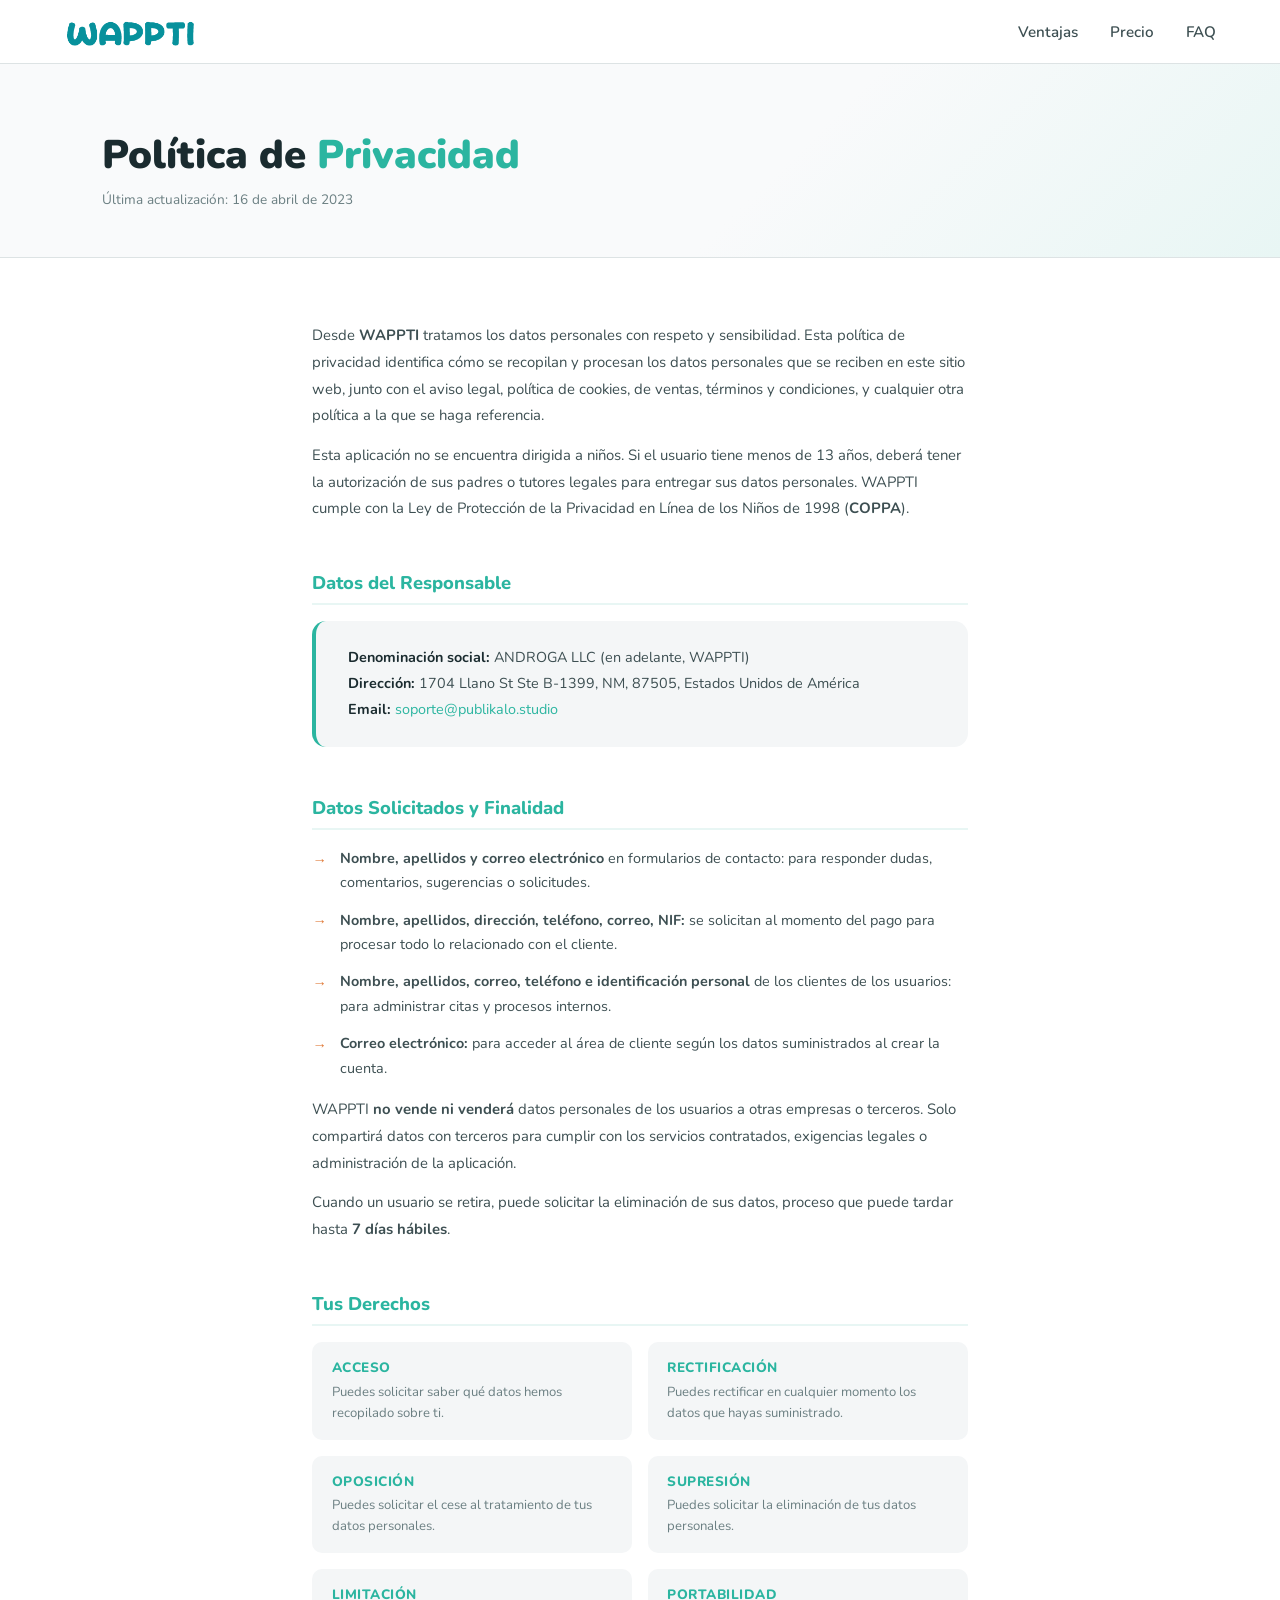
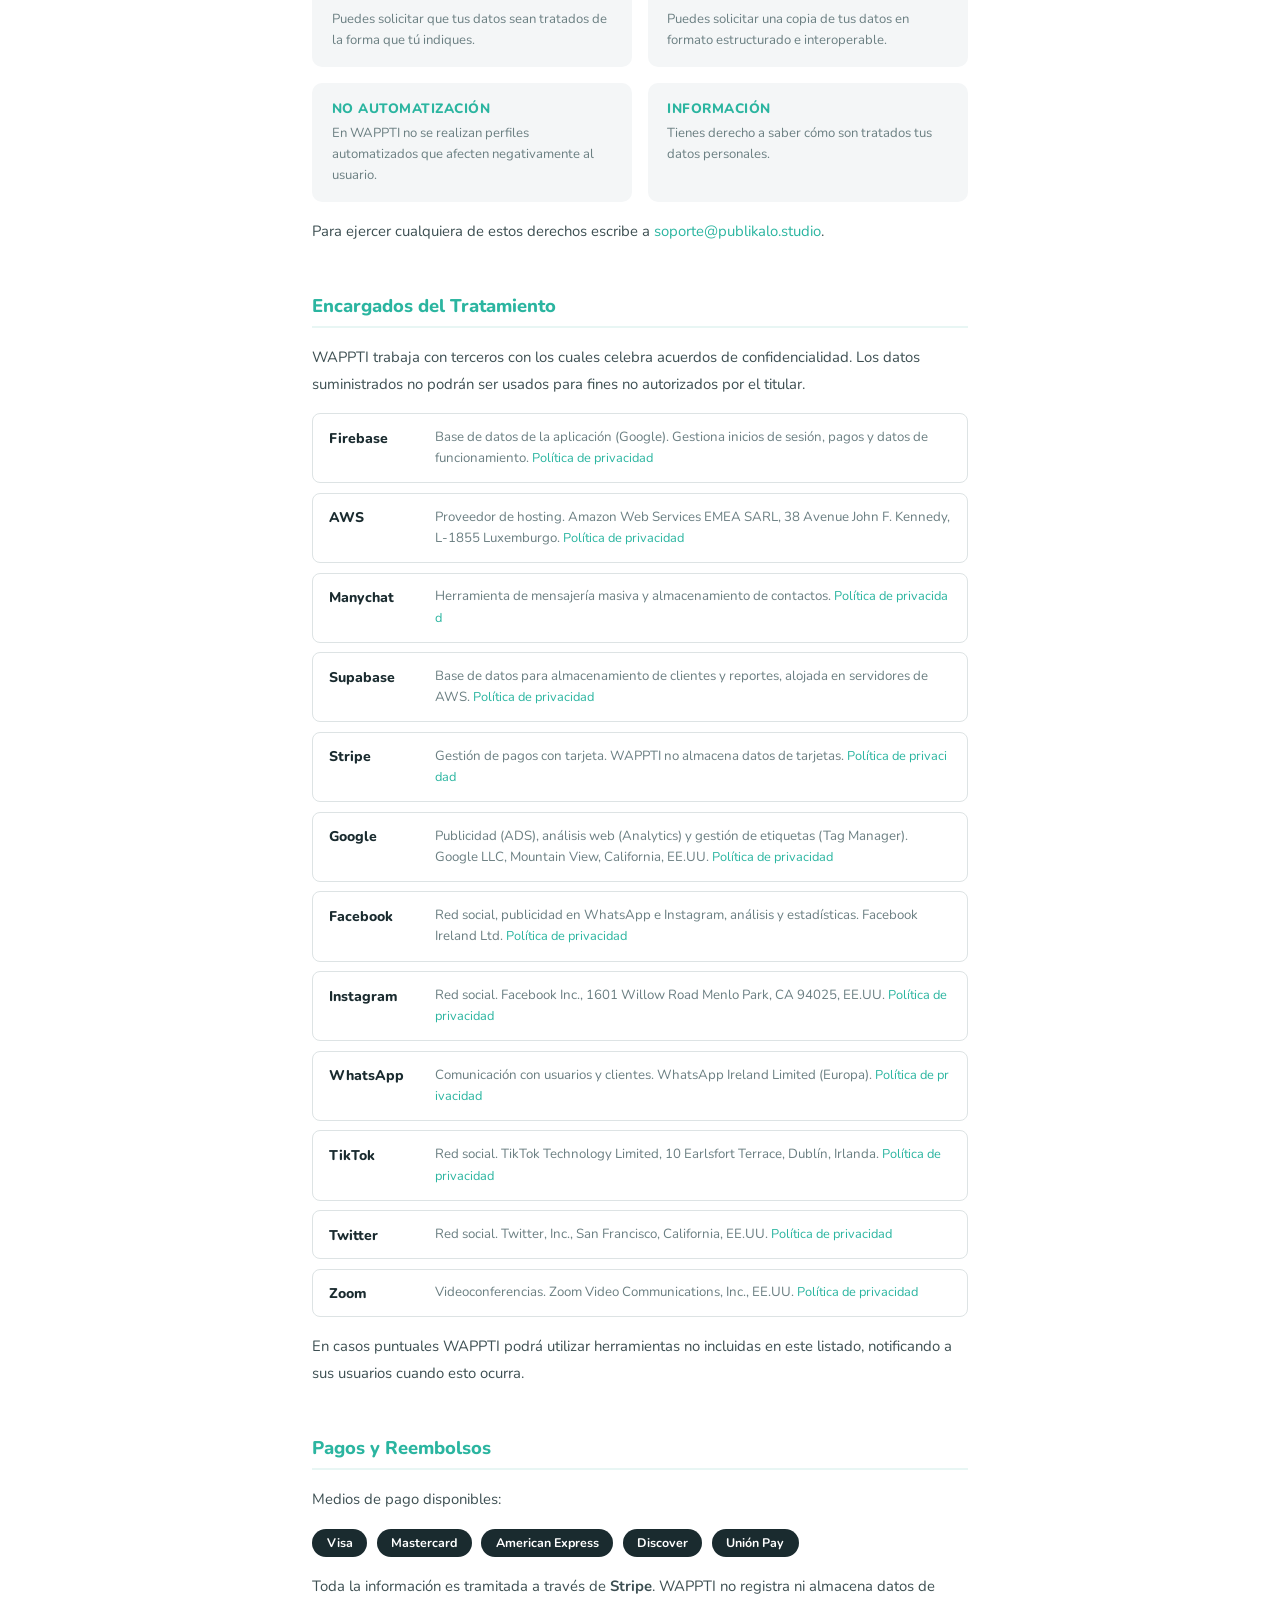
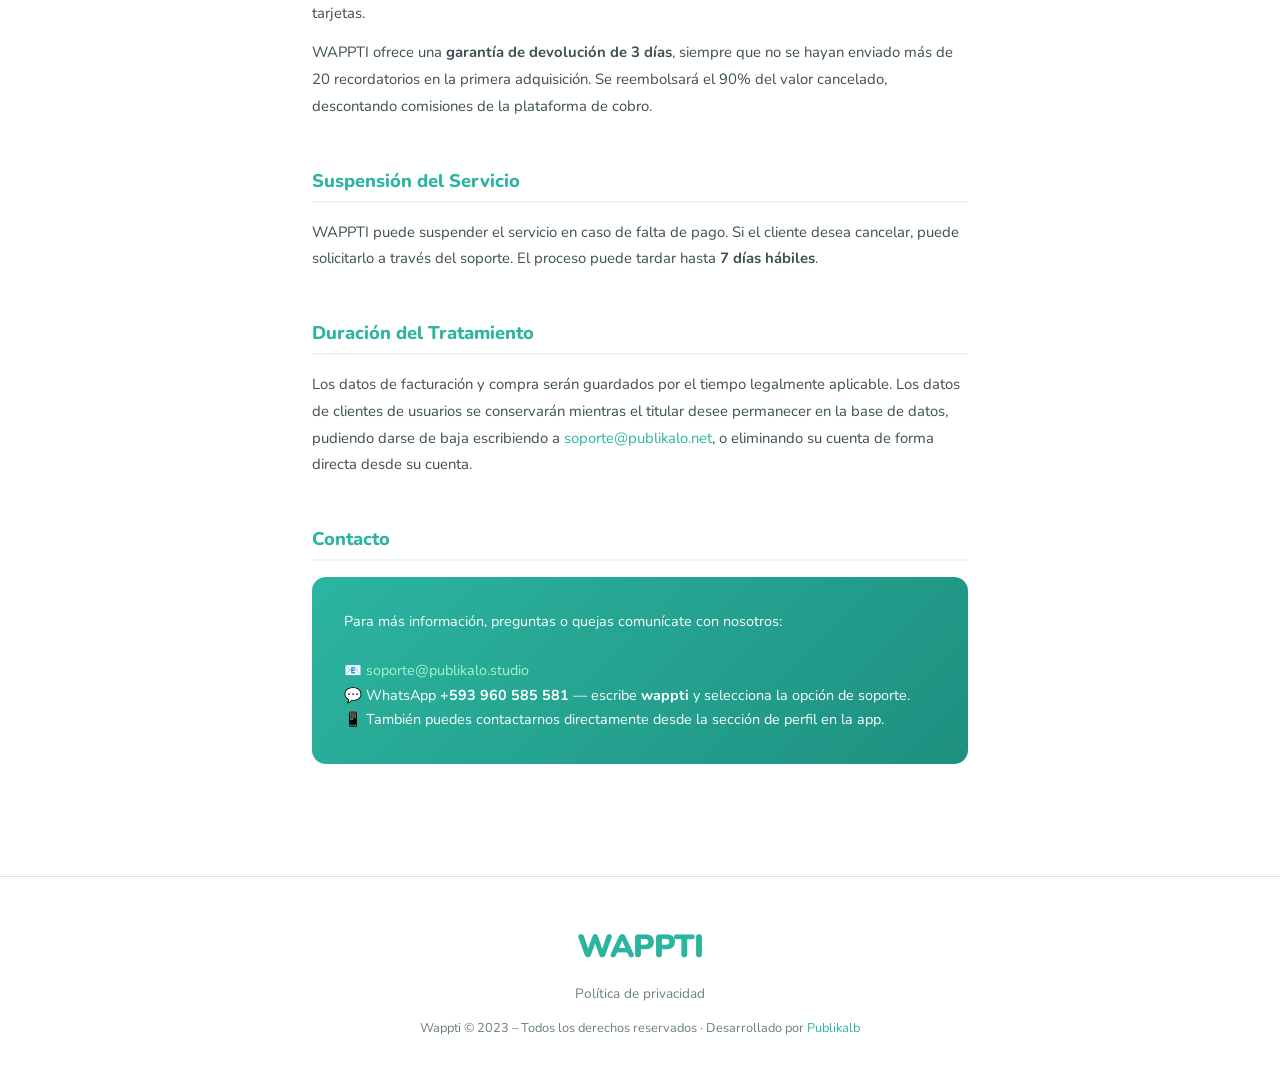
==== commit cdfa02b9: "Update privacy-policy.html" ====
--- a/privacy-policy.html
+++ b/privacy-policy.html
@@ -302,9 +302,9 @@
   </div>
 
   <!-- Duración del tratamiento -->
-  <div class="policy-section">
+  <div class="policy-section" id="deleteaccount">
     <h2>Duración del Tratamiento</h2>
-    <p>Los datos de facturación y compra serán guardados por el tiempo legalmente aplicable. Los datos de clientes de usuarios se conservarán mientras el titular desee permanecer en la base de datos, pudiendo darse de baja escribiendo a <a href="mailto:soporte@publikalo.studio">soporte@publikalo.studio</a>.</p>
+    <p>Los datos de facturación y compra serán guardados por el tiempo legalmente aplicable. Los datos de clientes de usuarios se conservarán mientras el titular desee permanecer en la base de datos, pudiendo darse de baja escribiendo a <a href="mailto:soporte@publikalo.net">soporte@publikalo.net</a>, o eliminando su cuenta de forma directa desde su cuenta.</p>
   </div>
 
   <!-- Contacto -->
@@ -326,10 +326,13 @@
 <footer>
   <span class="footer-logo">WAPPTI</span>
   <div class="footer-links">
-    <a href="privacy-policy.html">Política de privacidad</a>
+    <a href="privacy-policy">Política de privacidad</a>
   </div>
   <p>Wappti © 2023 – Todos los derechos reservados · Desarrollado por <a href="https://publikalo.net" target="_blank">Publikalb</a></p>
 </footer>
 
 </body>
-</html>+
+</html>
+
+
--- a/css/styles.css
+++ b/css/styles.css
@@ -66,6 +66,17 @@
 }
 .btn-outline-white:hover { background: rgba(255,255,255,.12); }
 
+
+.btn-outline-teal {
+  background: transparent;
+  color: var(--teal);
+  border: 2px solid var(--teal);
+}
+.btn-outline-teal:hover {
+  background: var(--teal);
+  color: white;
+}
+
 /* ── STORE BUTTONS ── */
 .store-btn {
   display: flex; align-items: center; gap: .6rem;
@@ -108,8 +119,10 @@
 /* ── RESPONSIVE ── */
 @media (max-width: 768px) {
   .hero { grid-template-columns: 1fr !important; padding: 3rem 5%; text-align: center; }
+  .hero-img { order: -1; display: flex !important; margin-bottom: 2rem;}/* Quita el display:none que tenías */
+  .hero-content {     order: 1;   }
   .hero p { margin: 0 auto 2rem; }
-  .hero-img { display: none; }
+  /*.hero-img { display: none; }*/
   .para-quien-grid { grid-template-columns: 1fr !important; }
   .ventajas-grid { grid-template-columns: 1fr !important; }
   .testimonios-grid { grid-template-columns: 1fr !important; }
@@ -120,7 +133,7 @@
 
 /* ── HERO ── */
 .hero {
-  min-height: 92vh;
+  min-height: 65vh;
   display: grid; grid-template-columns: 1fr 1fr;
   align-items: center; gap: 2rem;
   padding: 4rem 8%;
@@ -550,4 +563,5 @@
 @keyframes fadeSlideUp { from { opacity: 0; transform: translateY(8px); } to { opacity: 1; transform: translateY(0); } }
 @keyframes bounce { 0%,80%,100% { transform: translateY(0); } 40% { transform: translateY(-4px); } }
 @keyframes popIn { from { opacity: 0; transform: translateX(-50%) scale(.6); } to { opacity: 1; transform: translateX(-50%) scale(1); } }
-@keyframes wiggle { 0%,100% { transform: rotate(0deg); } 25% { transform: rotate(-22deg); } 75% { transform: rotate(22deg); } }+
+@keyframes wiggle { 0%,100% { transform: rotate(0deg); } 25% { transform: rotate(-22deg); } 75% { transform: rotate(22deg); } }
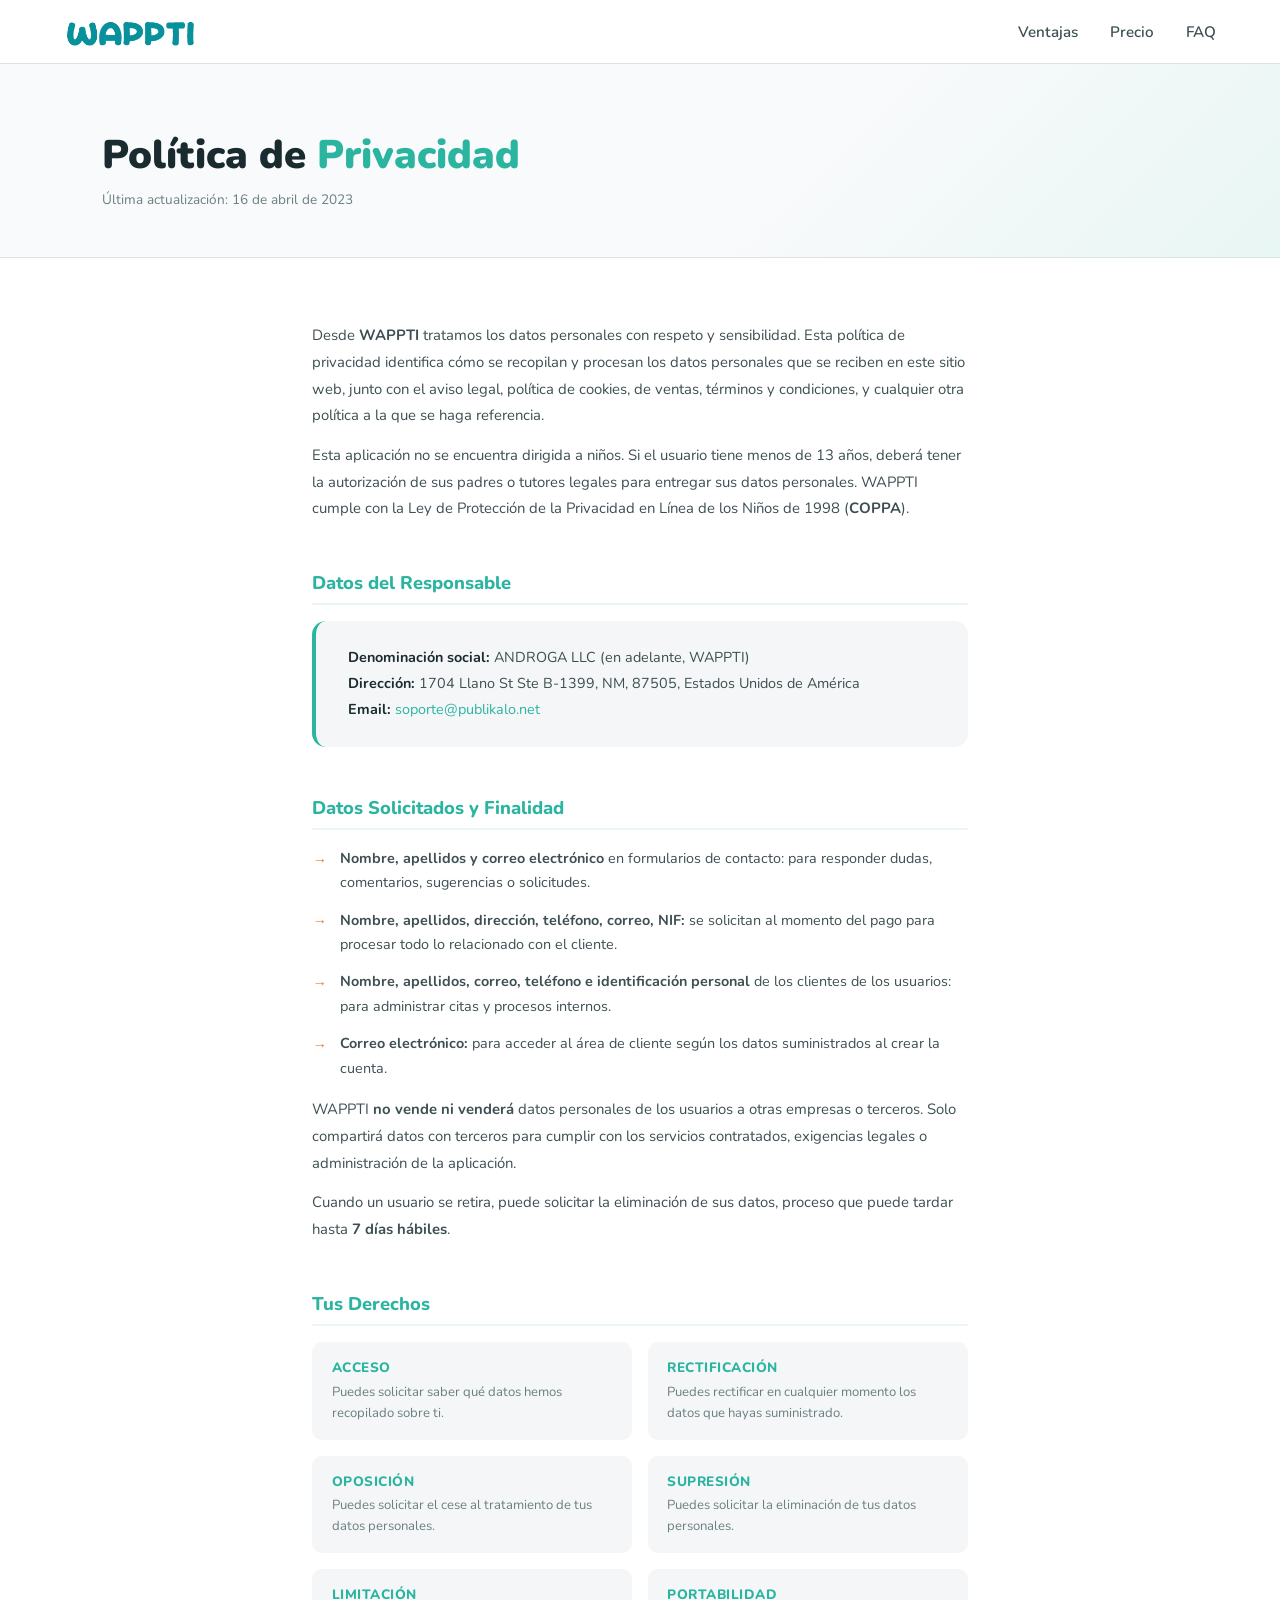
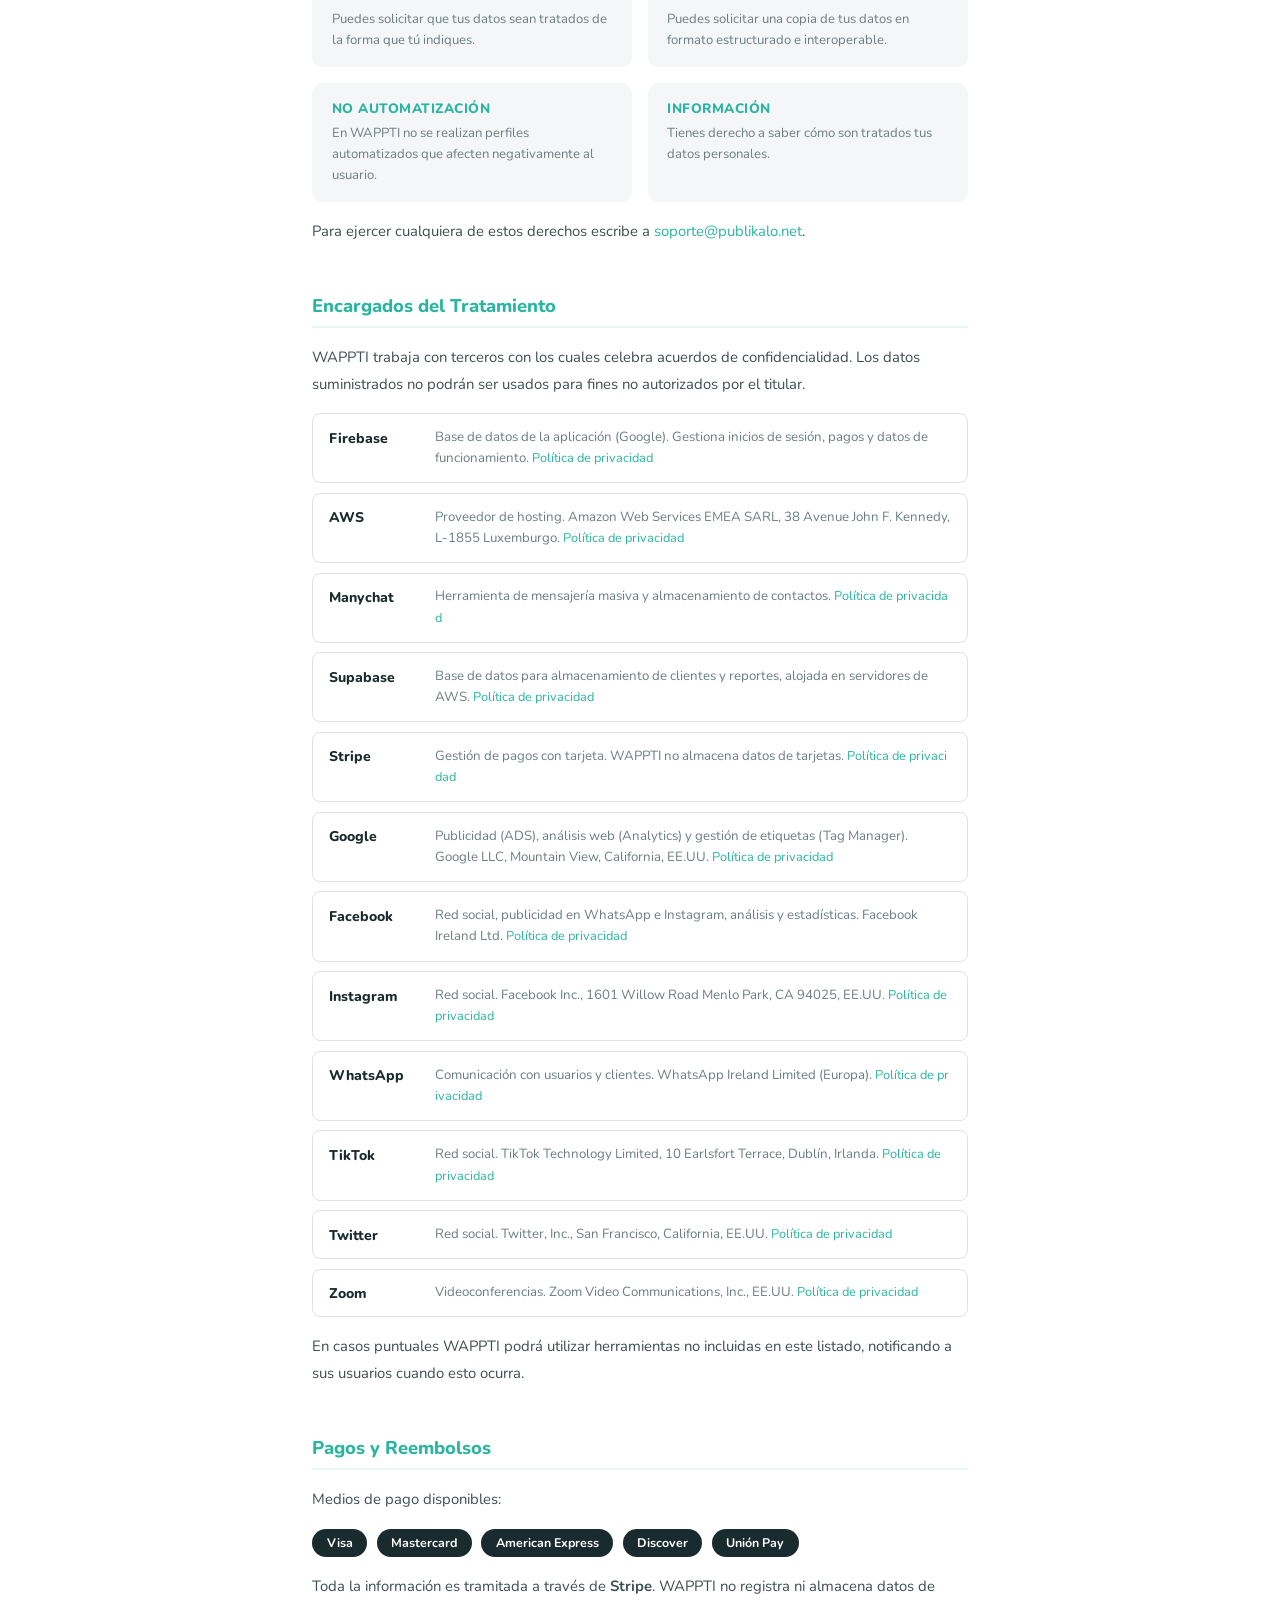
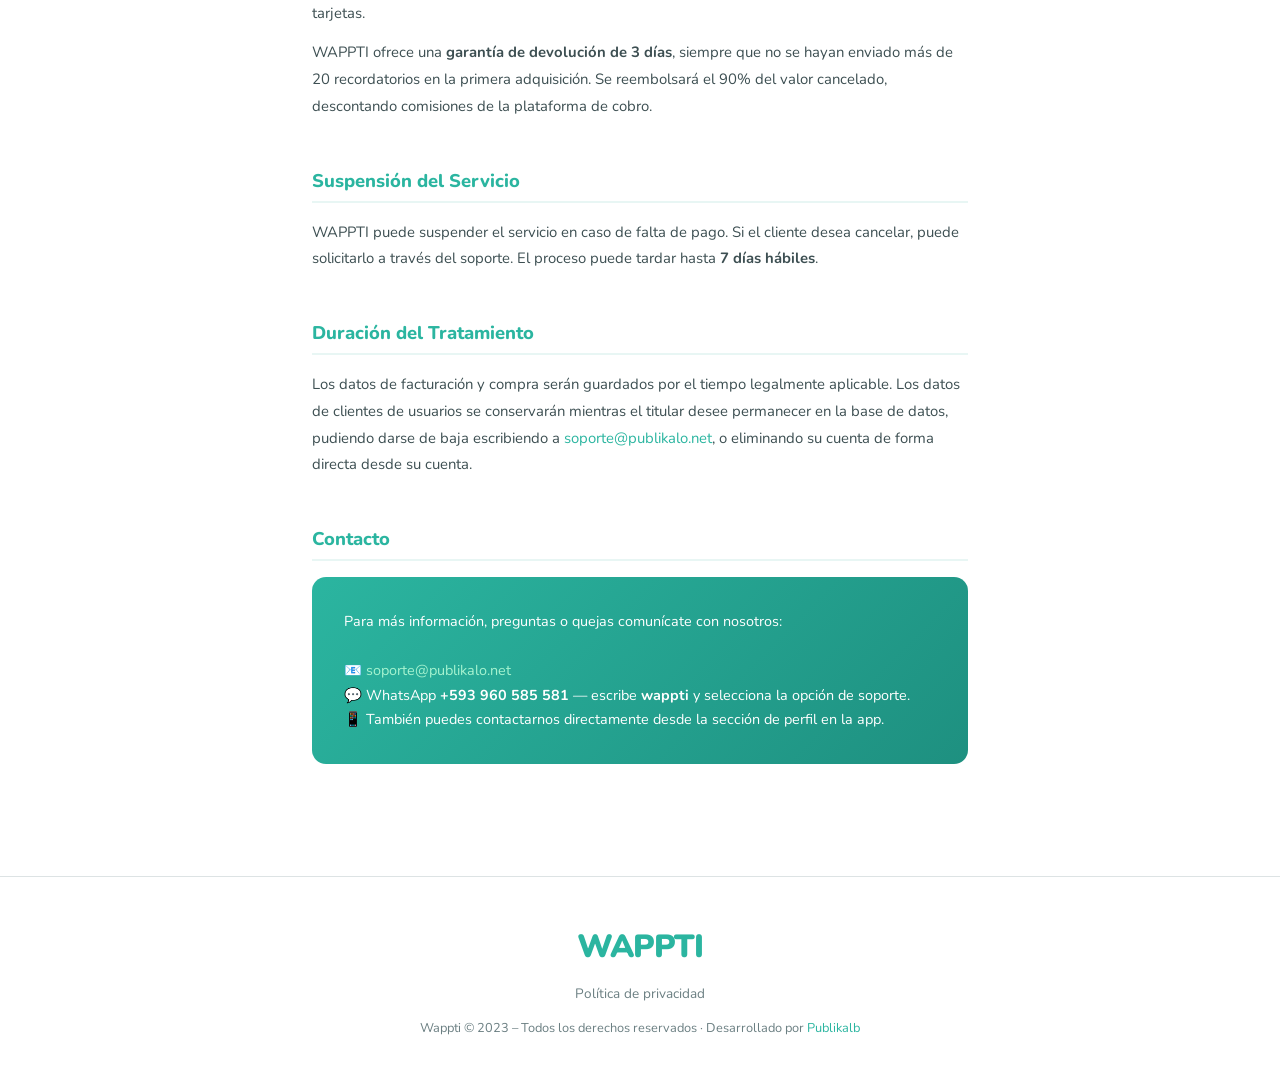
==== commit 0eddab8d: "Update privacy-policy.html" ====
--- a/privacy-policy.html
+++ b/privacy-policy.html
@@ -166,7 +166,7 @@
     <div class="info-card">
       <p><strong>Denominación social:</strong> ANDROGA LLC (en adelante, WAPPTI)</p>
       <p><strong>Dirección:</strong> 1704 Llano St Ste B-1399, NM, 87505, Estados Unidos de América</p>
-      <p><strong>Email:</strong> <a href="mailto:soporte@publikalo.studio">soporte@publikalo.studio</a></p>
+      <p><strong>Email:</strong> <a href="mailto:soporte@publikalo.net">soporte@publikalo.net</a></p>
     </div>
   </div>
 
@@ -220,7 +220,7 @@
         <p>Tienes derecho a saber cómo son tratados tus datos personales.</p>
       </div>
     </div>
-    <p>Para ejercer cualquiera de estos derechos escribe a <a href="mailto:soporte@publikalo.studio">soporte@publikalo.studio</a>.</p>
+    <p>Para ejercer cualquiera de estos derechos escribe a <a href="mailto:soporte@publikalo.net">soporte@publikalo.net</a>.</p>
   </div>
 
   <!-- Encargados del tratamiento -->
@@ -313,7 +313,7 @@
     <div class="contact-box">
       <p>
         Para más información, preguntas o quejas comunícate con nosotros:<br><br>
-        📧 <a href="mailto:soporte@publikalo.studio">soporte@publikalo.studio</a><br>
+        📧 <a href="mailto:soporte@publikalo.net">soporte@publikalo.net</a><br>
         💬 WhatsApp <strong>+593 960 585 581</strong> — escribe <strong>wappti</strong> y selecciona la opción de soporte.<br>
         📱 También puedes contactarnos directamente desde la sección de perfil en la app.
       </p>
@@ -336,3 +336,4 @@
 </html>
 
 
+
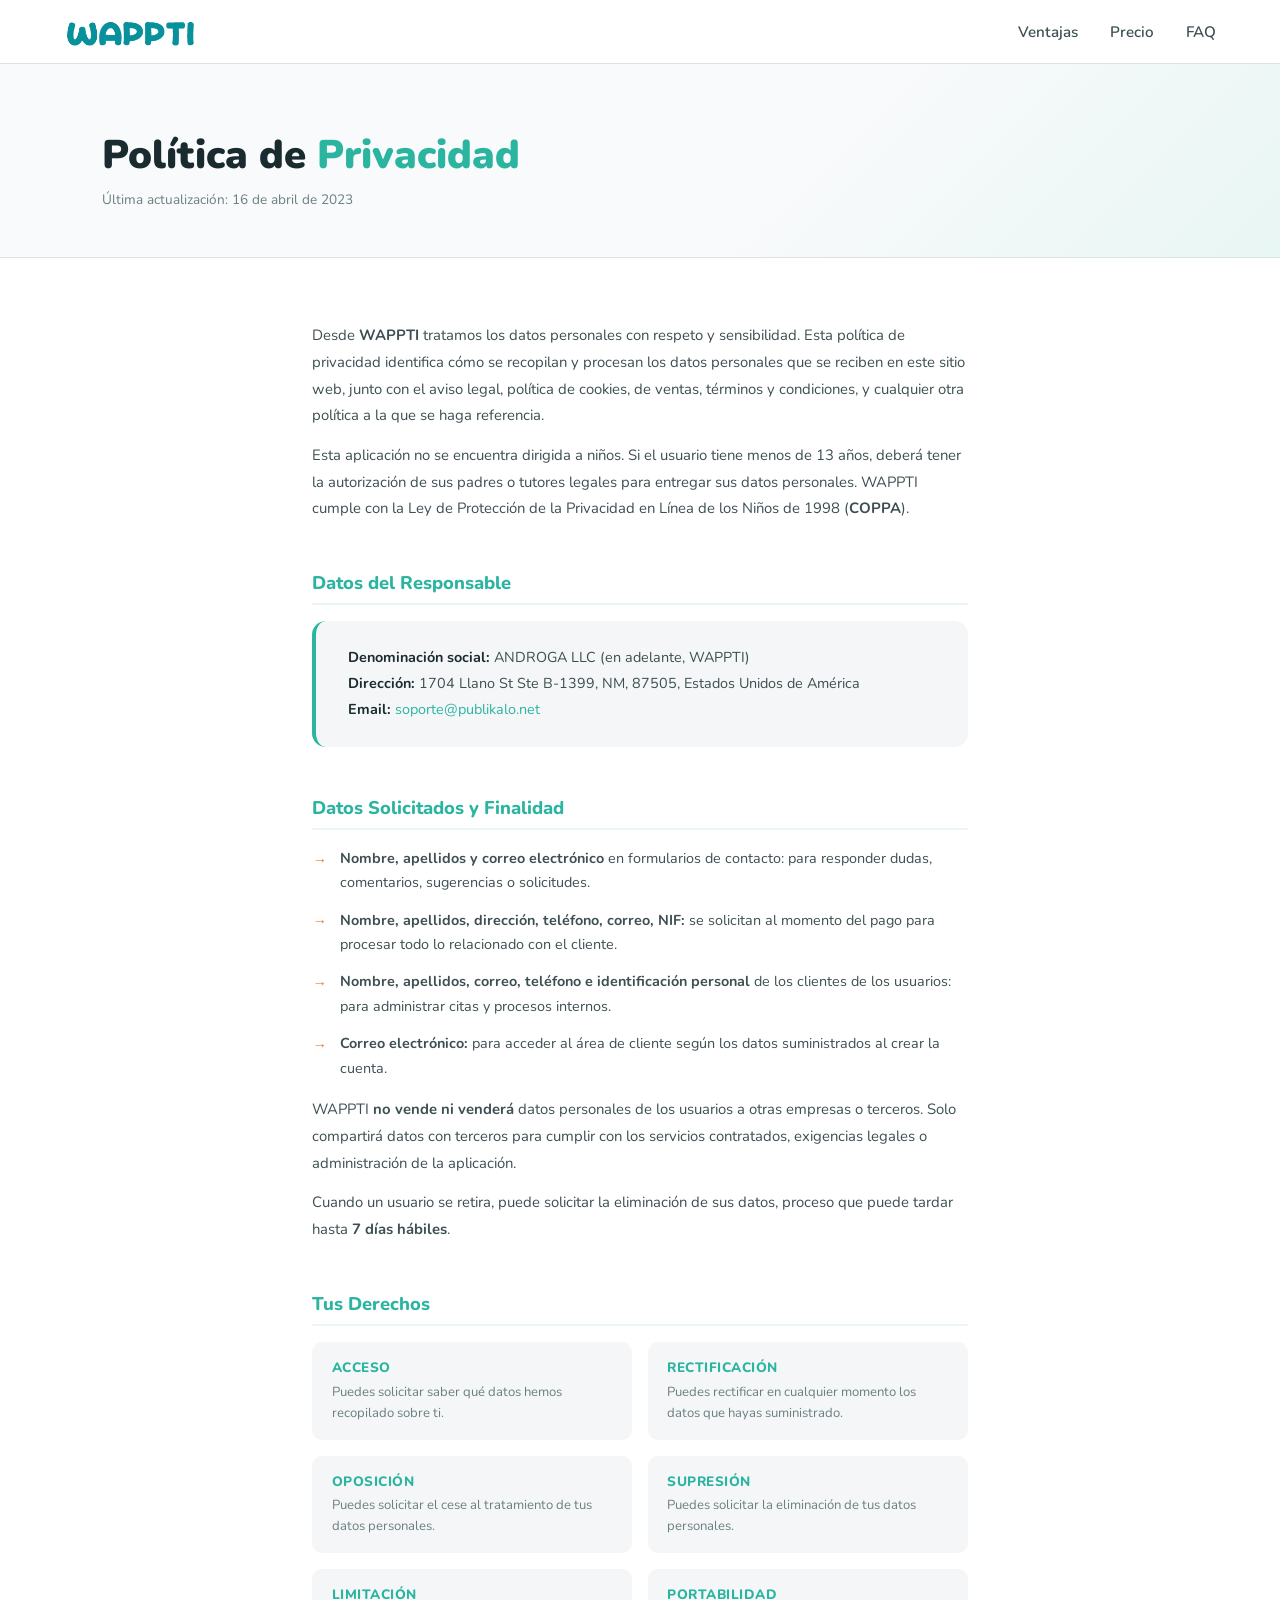
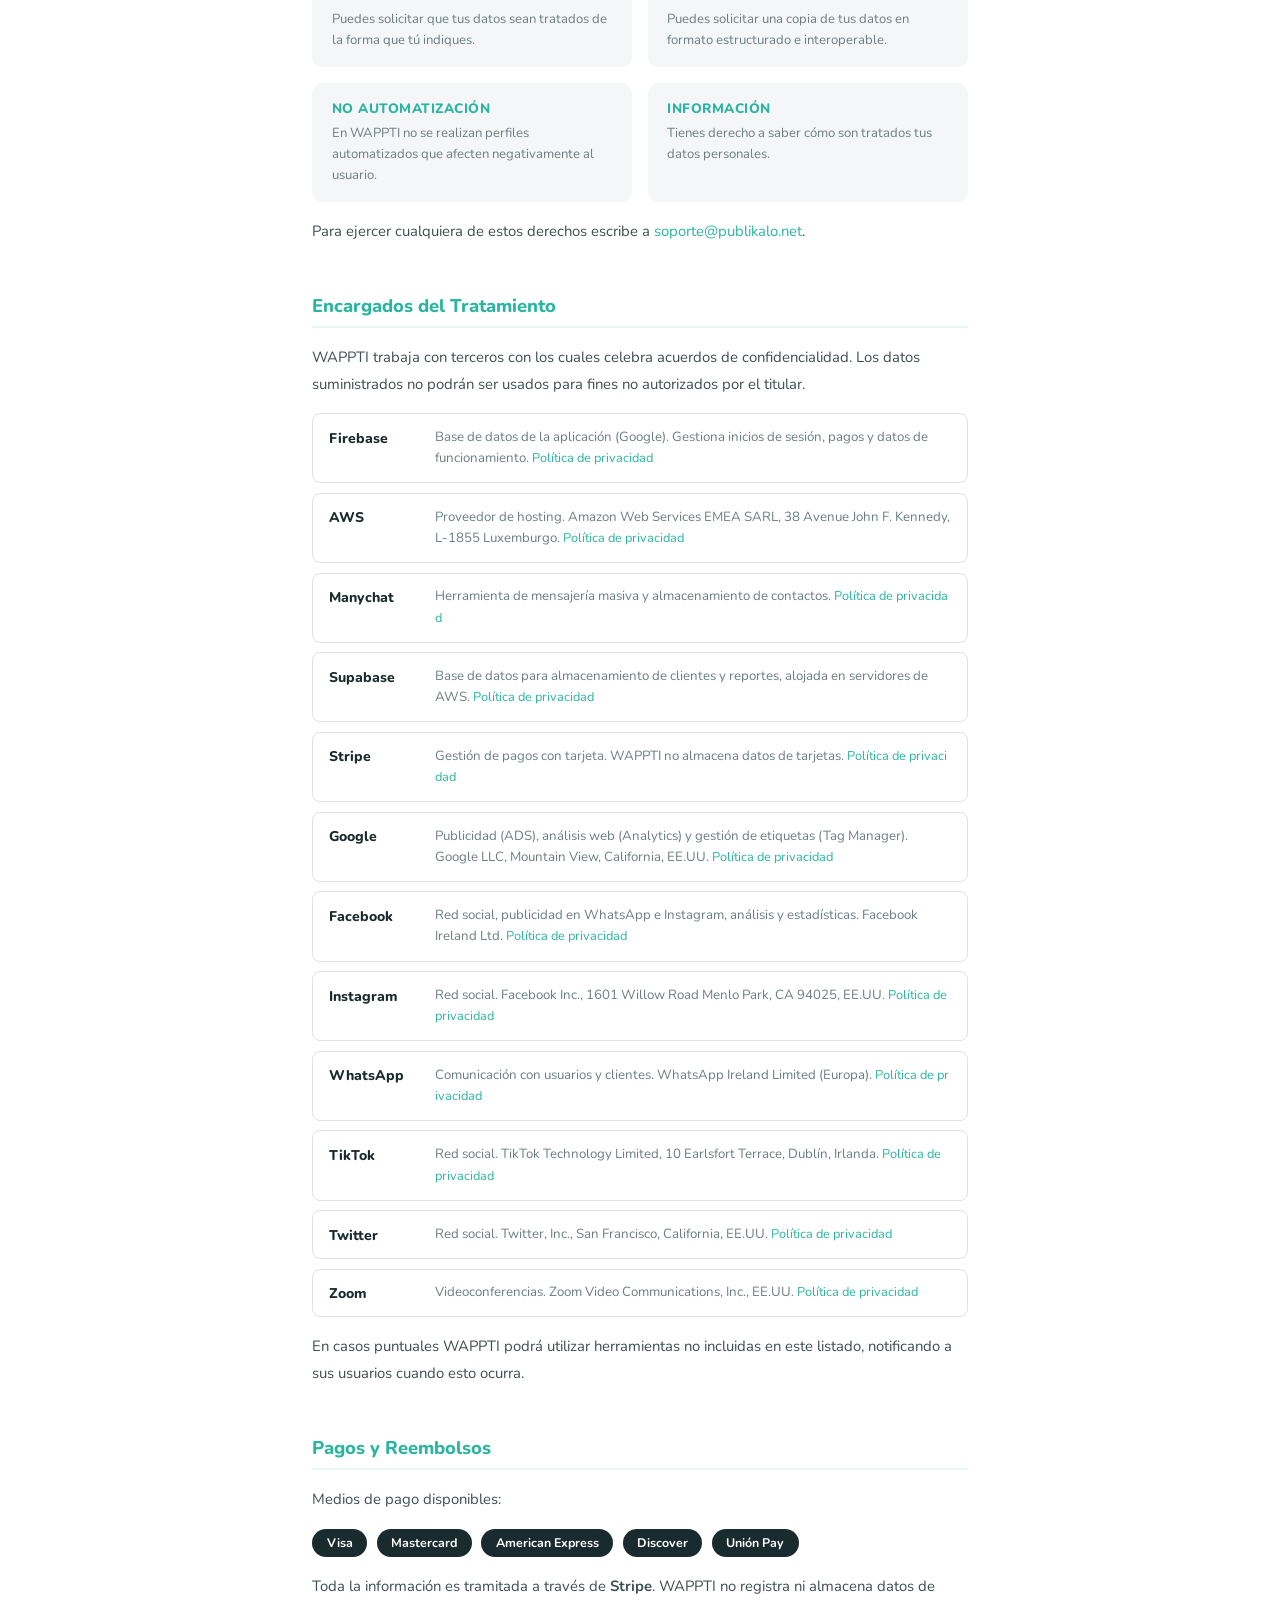
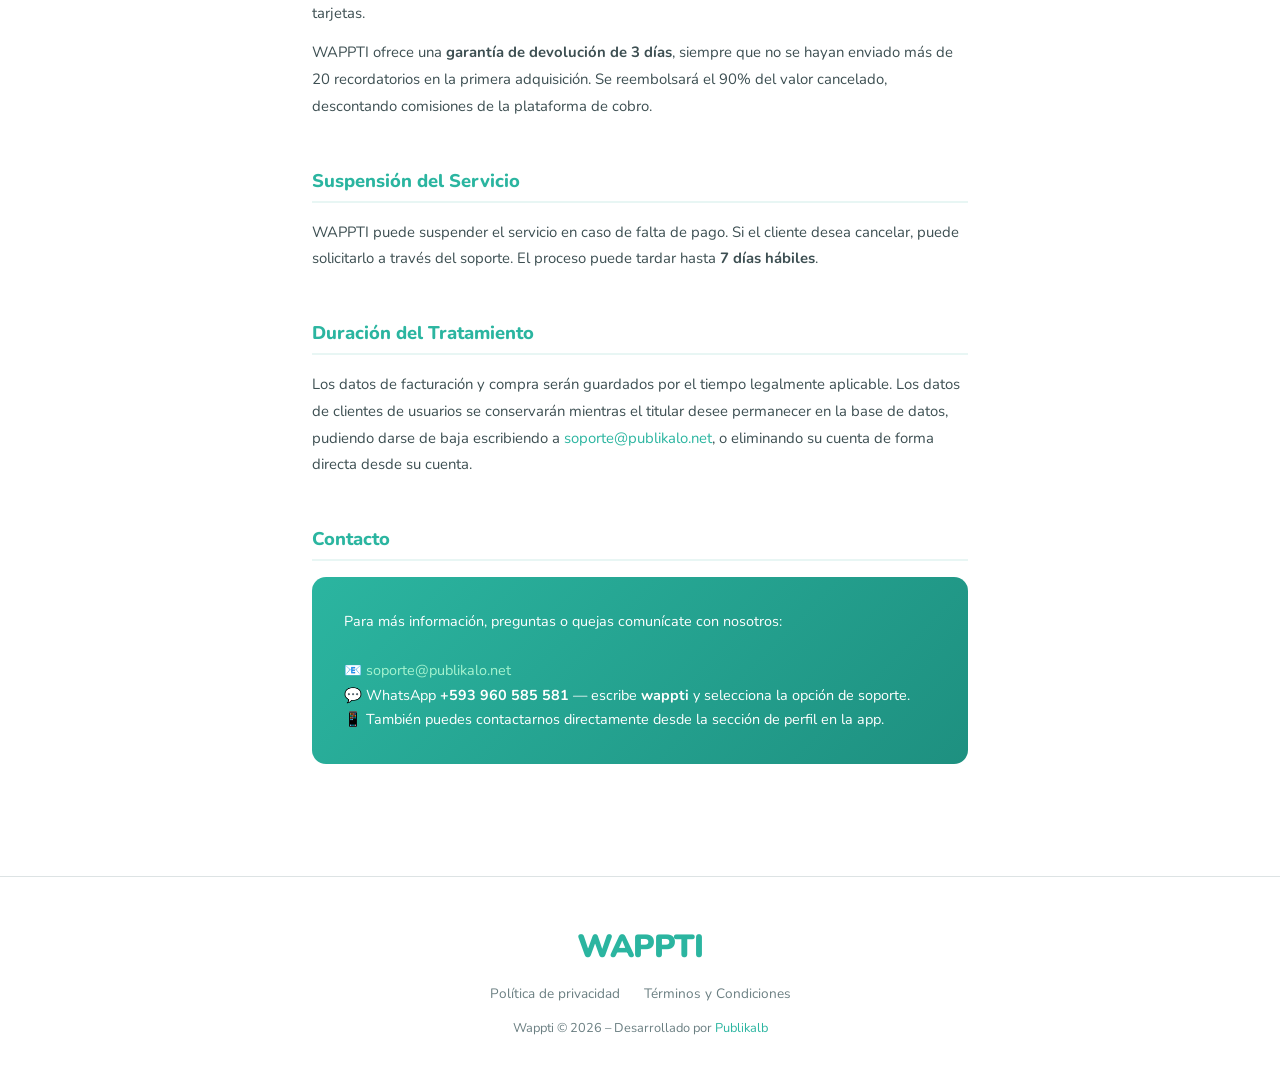
==== commit 230b94b9: "Update privacy-policy.html" ====
--- a/privacy-policy.html
+++ b/privacy-policy.html
@@ -324,15 +324,15 @@
 
 <!-- FOOTER -->
 <footer>
-  <span class="footer-logo">WAPPTI</span>
+  <span class="footer-logo" style="font-weight: 900; color: var(--teal);">WAPPTI</span>
   <div class="footer-links">
     <a href="privacy-policy">Política de privacidad</a>
-  </div>
-  <p>Wappti © 2023 – Todos los derechos reservados · Desarrollado por <a href="https://publikalo.net" target="_blank">Publikalb</a></p>
+    <a href="terms">Términos y Condiciones</a>
+  </div>
+  <p style="font-size: .8rem; color: var(--muted);">Wappti © 2026 – Desarrollado por <a href="https://publikalo.net" target="_blank" style="color: var(--teal); text-decoration: none;">Publikalb</a></p>
 </footer>
 
 </body>
-
 </html>
 
 
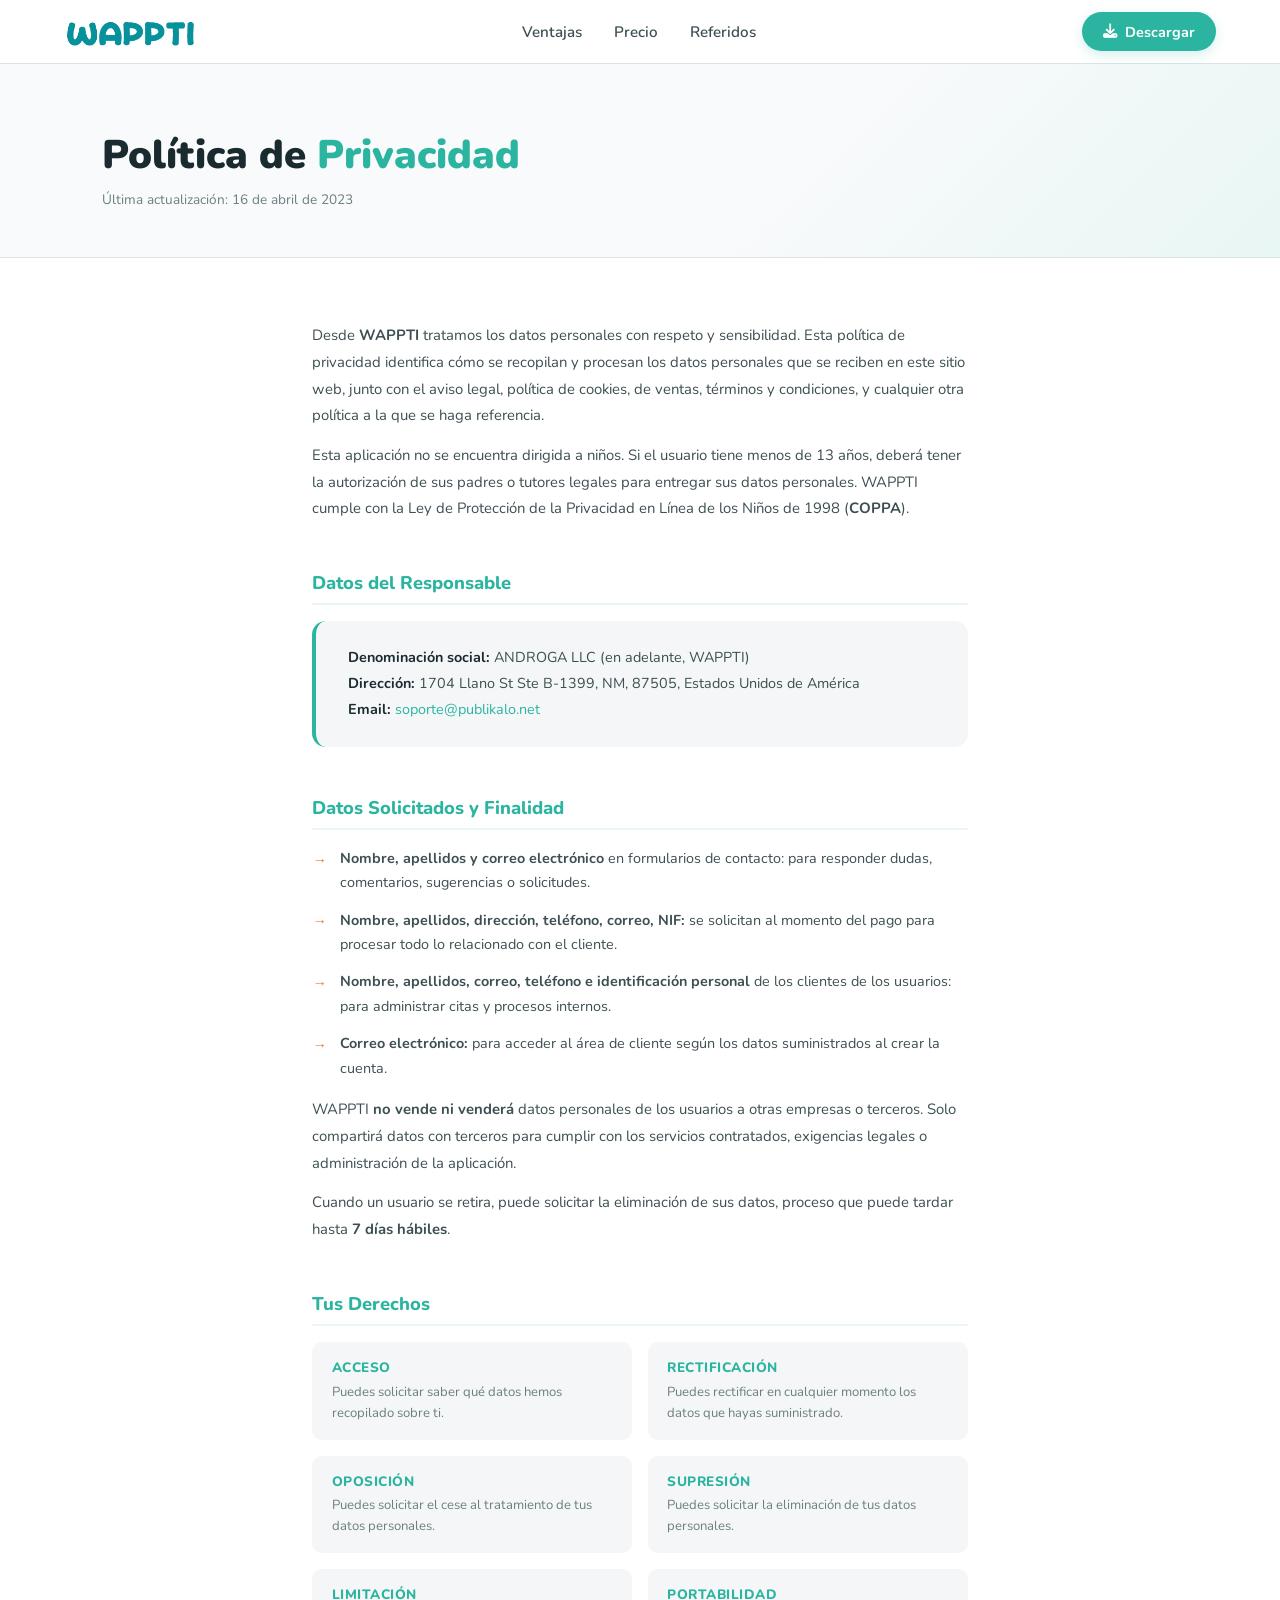
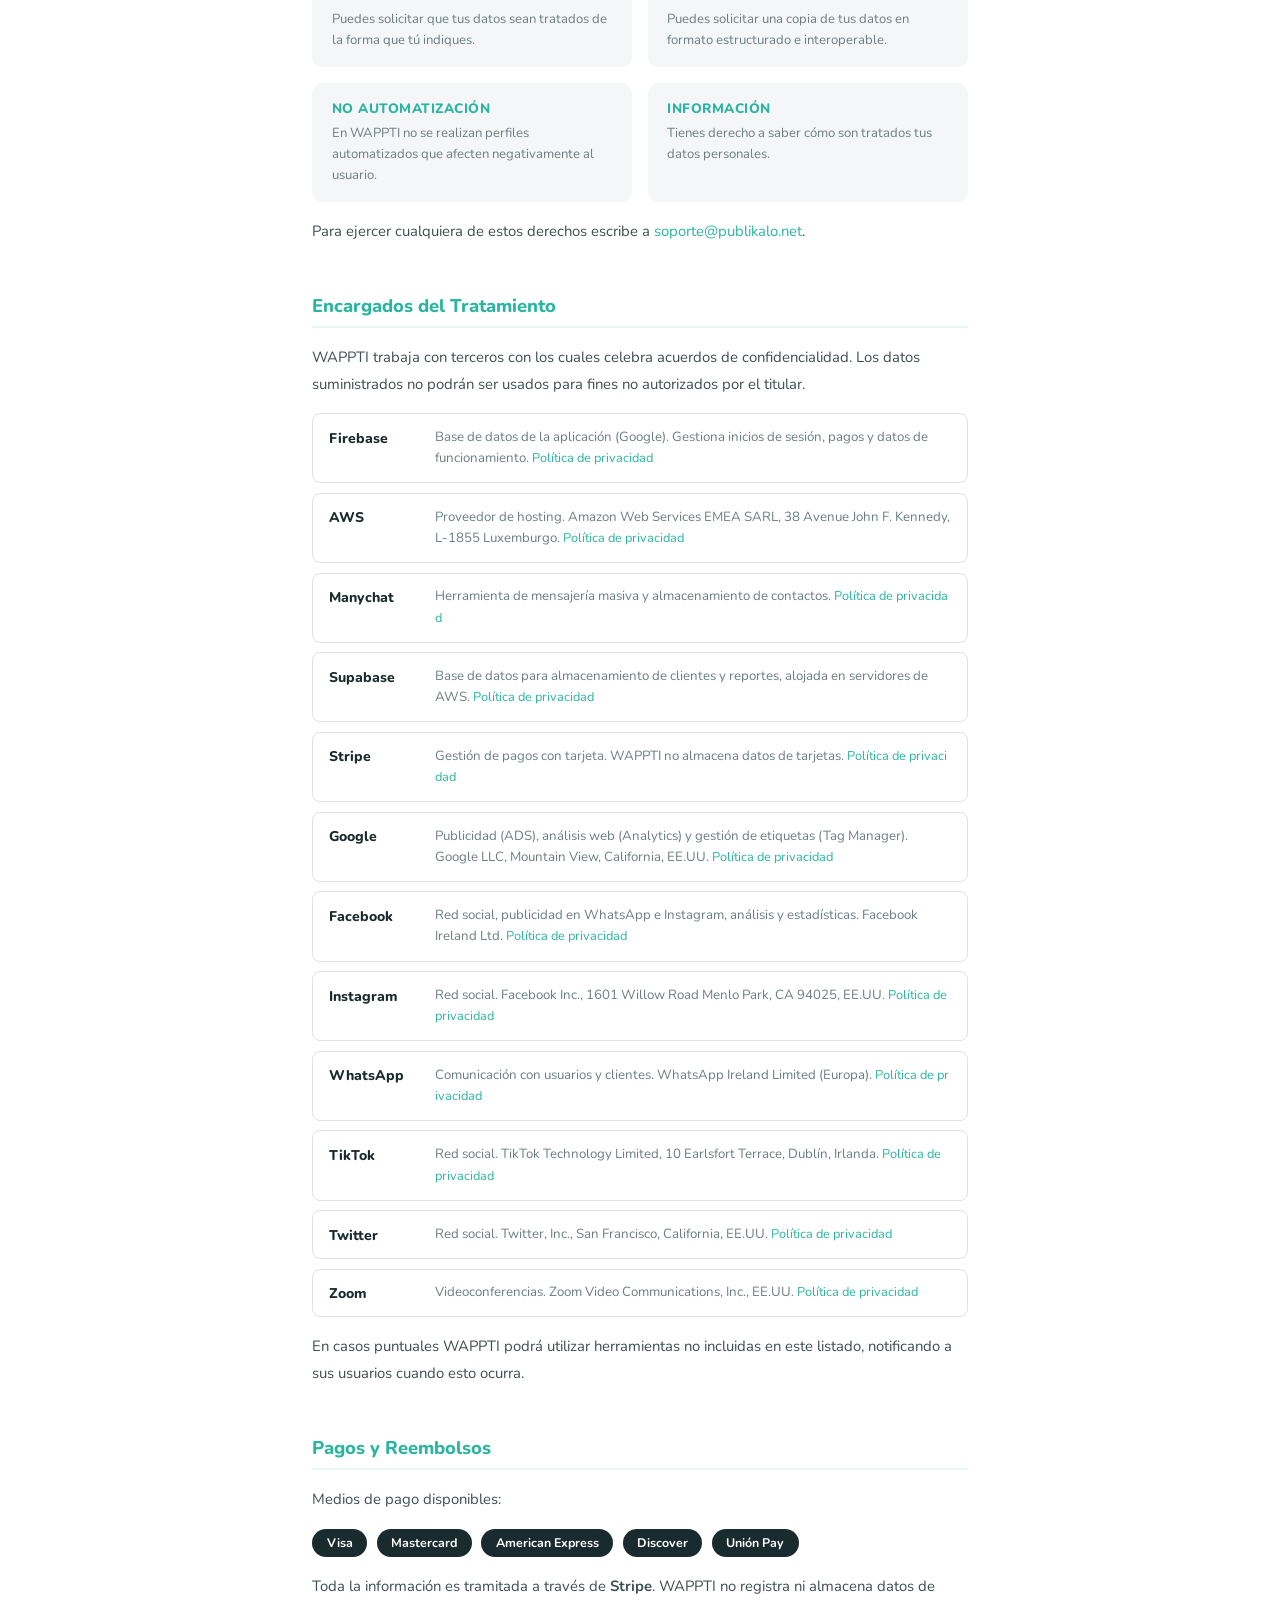
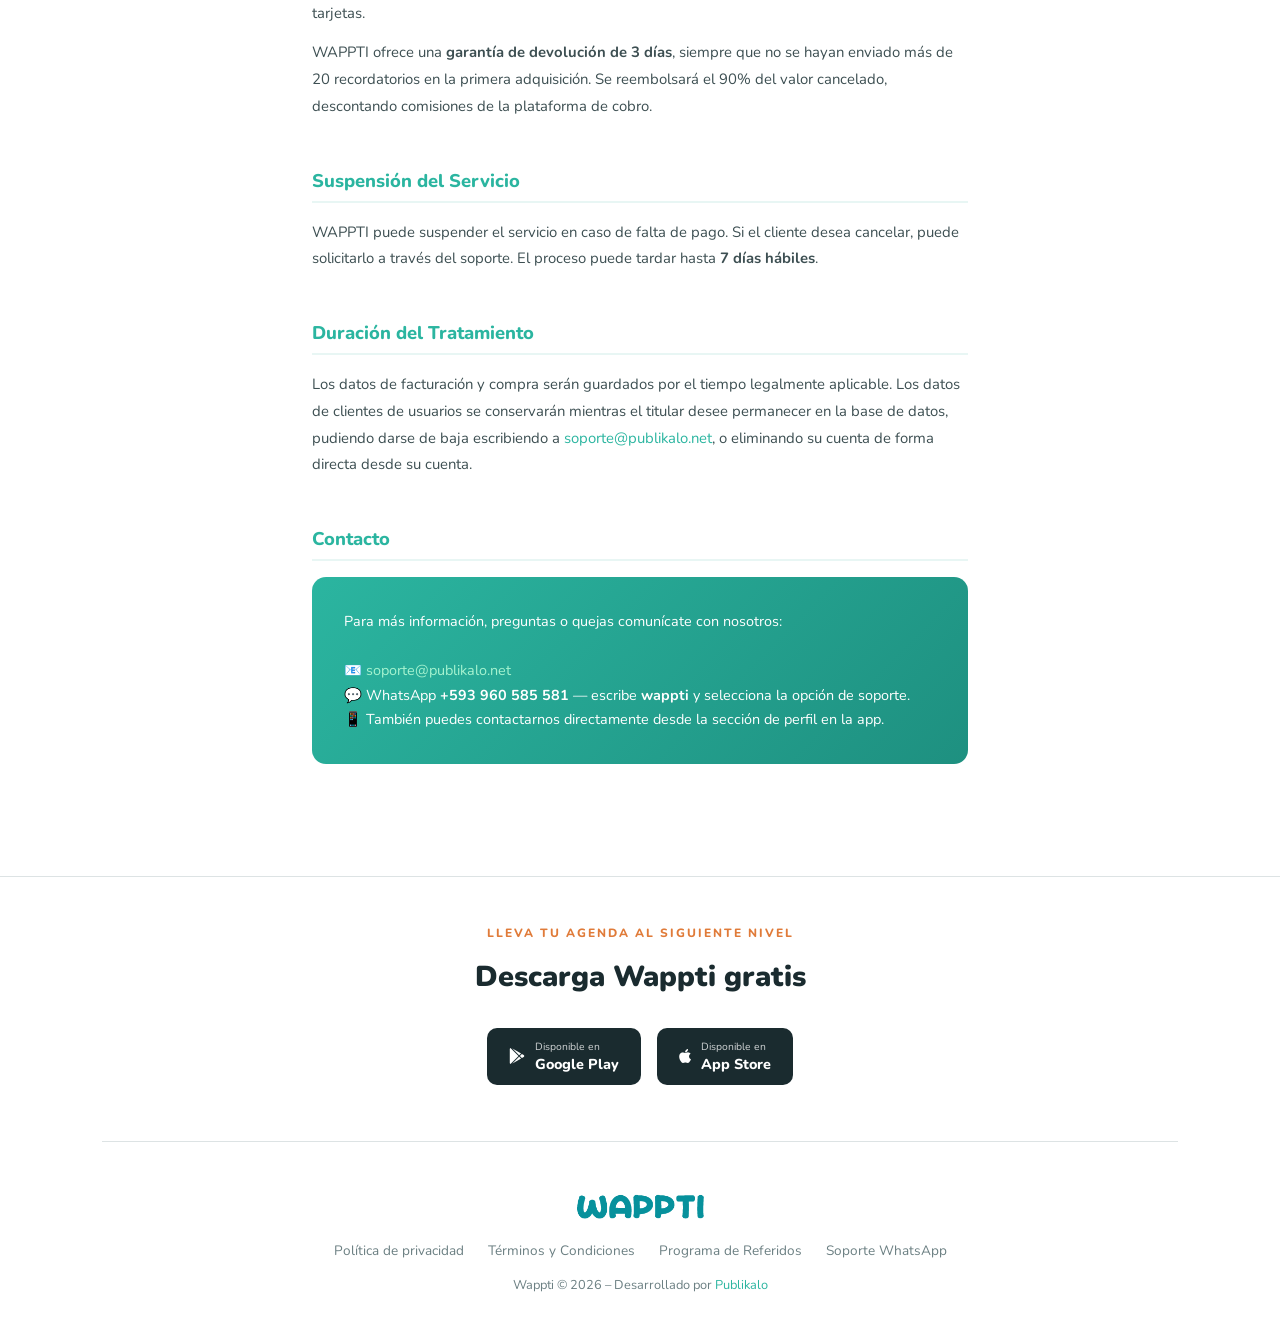
==== commit 66aa90e9: "Add files via upload" ====
--- a/privacy-policy.html
+++ b/privacy-policy.html
@@ -9,6 +9,8 @@
   <link rel="preconnect" href="https://fonts.gstatic.com" crossorigin>
   <link href="https://fonts.googleapis.com/css2?family=Nunito:wght@400;500;600;700;800;900&display=swap" rel="stylesheet">
   <link rel="stylesheet" href="css/styles.css">
+  <link rel="stylesheet" href="https://cdnjs.cloudflare.com/ajax/libs/font-awesome/6.5.0/css/all.min.css">
+
   <style>
     .policy-hero {
       background: linear-gradient(135deg, #f9fafb 60%, #e8f6f4 100%);
@@ -133,207 +135,188 @@
 </head>
 <body>
 
-<!-- NAV -->
-<nav>
-  <a href="/" class="logo">
-    <img src="img/wappti.png" alt="Wappti Logo" style="height: 30px; width: auto; vertical-align: middle;">
-</a>
-  <div class="nav-links">
-    <a href="/#ventajas">Ventajas</a>
-    <a href="/#precios">Precio</a>
-    <a href="/#faq">FAQ</a>
+  <div data-include="header"></div>
+
+  <!-- HERO -->
+  <div class="policy-hero">
+    <h1>Política de <span>Privacidad</span></h1>
+    <p>Última actualización: 16 de abril de 2023</p>
   </div>
-</nav>
-
-<!-- HERO -->
-<div class="policy-hero">
-  <h1>Política de <span>Privacidad</span></h1>
-  <p>Última actualización: 16 de abril de 2023</p>
-</div>
-
-<!-- CONTENIDO -->
-<div class="policy-body">
-
-  <!-- Intro -->
-  <div class="policy-section">
-    <p>Desde <strong>WAPPTI</strong> tratamos los datos personales con respeto y sensibilidad. Esta política de privacidad identifica cómo se recopilan y procesan los datos personales que se reciben en este sitio web, junto con el aviso legal, política de cookies, de ventas, términos y condiciones, y cualquier otra política a la que se haga referencia.</p>
-    <p>Esta aplicación no se encuentra dirigida a niños. Si el usuario tiene menos de 13 años, deberá tener la autorización de sus padres o tutores legales para entregar sus datos personales. WAPPTI cumple con la Ley de Protección de la Privacidad en Línea de los Niños de 1998 (<strong>COPPA</strong>).</p>
+
+  <!-- CONTENIDO -->
+  <div class="policy-body">
+
+    <!-- Intro -->
+    <div class="policy-section">
+      <p>Desde <strong>WAPPTI</strong> tratamos los datos personales con respeto y sensibilidad. Esta política de privacidad identifica cómo se recopilan y procesan los datos personales que se reciben en este sitio web, junto con el aviso legal, política de cookies, de ventas, términos y condiciones, y cualquier otra política a la que se haga referencia.</p>
+      <p>Esta aplicación no se encuentra dirigida a niños. Si el usuario tiene menos de 13 años, deberá tener la autorización de sus padres o tutores legales para entregar sus datos personales. WAPPTI cumple con la Ley de Protección de la Privacidad en Línea de los Niños de 1998 (<strong>COPPA</strong>).</p>
+    </div>
+
+    <!-- Datos del responsable -->
+    <div class="policy-section">
+      <h2>Datos del Responsable</h2>
+      <div class="info-card">
+        <p><strong>Denominación social:</strong> ANDROGA LLC (en adelante, WAPPTI)</p>
+        <p><strong>Dirección:</strong> 1704 Llano St Ste B-1399, NM, 87505, Estados Unidos de América</p>
+        <p><strong>Email:</strong> <a href="mailto:soporte@publikalo.net">soporte@publikalo.net</a></p>
+      </div>
+    </div>
+
+    <!-- Datos solicitados -->
+    <div class="policy-section">
+      <h2>Datos Solicitados y Finalidad</h2>
+      <ul class="data-list">
+        <li><span><strong>Nombre, apellidos y correo electrónico</strong> en formularios de contacto: para responder dudas, comentarios, sugerencias o solicitudes.</span></li>
+        <li><span><strong>Nombre, apellidos, dirección, teléfono, correo, NIF:</strong> se solicitan al momento del pago para procesar todo lo relacionado con el cliente.</span></li>
+        <li><span><strong>Nombre, apellidos, correo, teléfono e identificación personal</strong> de los clientes de los usuarios: para administrar citas y procesos internos.</span></li>
+        <li><span><strong>Correo electrónico:</strong> para acceder al área de cliente según los datos suministrados al crear la cuenta.</span></li>
+      </ul>
+      <p>WAPPTI <strong>no vende ni venderá</strong> datos personales de los usuarios a otras empresas o terceros. Solo compartirá datos con terceros para cumplir con los servicios contratados, exigencias legales o administración de la aplicación.</p>
+      <p>Cuando un usuario se retira, puede solicitar la eliminación de sus datos, proceso que puede tardar hasta <strong>7 días hábiles</strong>.</p>
+    </div>
+
+    <!-- Derechos -->
+    <div class="policy-section">
+      <h2>Tus Derechos</h2>
+      <div class="rights-grid">
+        <div class="right-item">
+          <strong>Acceso</strong>
+          <p>Puedes solicitar saber qué datos hemos recopilado sobre ti.</p>
+        </div>
+        <div class="right-item">
+          <strong>Rectificación</strong>
+          <p>Puedes rectificar en cualquier momento los datos que hayas suministrado.</p>
+        </div>
+        <div class="right-item">
+          <strong>Oposición</strong>
+          <p>Puedes solicitar el cese al tratamiento de tus datos personales.</p>
+        </div>
+        <div class="right-item">
+          <strong>Supresión</strong>
+          <p>Puedes solicitar la eliminación de tus datos personales.</p>
+        </div>
+        <div class="right-item">
+          <strong>Limitación</strong>
+          <p>Puedes solicitar que tus datos sean tratados de la forma que tú indiques.</p>
+        </div>
+        <div class="right-item">
+          <strong>Portabilidad</strong>
+          <p>Puedes solicitar una copia de tus datos en formato estructurado e interoperable.</p>
+        </div>
+        <div class="right-item">
+          <strong>No automatización</strong>
+          <p>En WAPPTI no se realizan perfiles automatizados que afecten negativamente al usuario.</p>
+        </div>
+        <div class="right-item">
+          <strong>Información</strong>
+          <p>Tienes derecho a saber cómo son tratados tus datos personales.</p>
+        </div>
+      </div>
+      <p>Para ejercer cualquiera de estos derechos escribe a <a href="mailto:soporte@publikalo.net">soporte@publikalo.net</a>.</p>
+    </div>
+
+    <!-- Encargados del tratamiento -->
+    <div class="policy-section">
+      <h2>Encargados del Tratamiento</h2>
+      <p>WAPPTI trabaja con terceros con los cuales celebra acuerdos de confidencialidad. Los datos suministrados no podrán ser usados para fines no autorizados por el titular.</p>
+      <div class="processors-list">
+        <div class="processor-item">
+          <span class="processor-name">Firebase</span>
+          <span class="processor-desc">Base de datos de la aplicación (Google). Gestiona inicios de sesión, pagos y datos de funcionamiento. <a href="https://firebase.google.com/support/privacy" target="_blank">Política de privacidad</a></span>
+        </div>
+        <div class="processor-item">
+          <span class="processor-name">AWS</span>
+          <span class="processor-desc">Proveedor de hosting. Amazon Web Services EMEA SARL, 38 Avenue John F. Kennedy, L-1855 Luxemburgo. <a href="https://aws.amazon.com/es/privacy/" target="_blank">Política de privacidad</a></span>
+        </div>
+        <div class="processor-item">
+          <span class="processor-name">Manychat</span>
+          <span class="processor-desc">Herramienta de mensajería masiva y almacenamiento de contactos. <a href="https://manychat.com/privacy.html" target="_blank">Política de privacidad</a></span>
+        </div>
+        <div class="processor-item">
+          <span class="processor-name">Supabase</span>
+          <span class="processor-desc">Base de datos para almacenamiento de clientes y reportes, alojada en servidores de AWS. <a href="https://supabase.com/privacy" target="_blank">Política de privacidad</a></span>
+        </div>
+        <div class="processor-item">
+          <span class="processor-name">Stripe</span>
+          <span class="processor-desc">Gestión de pagos con tarjeta. WAPPTI no almacena datos de tarjetas. <a href="https://stripe.com/us/privacy" target="_blank">Política de privacidad</a></span>
+        </div>
+        <div class="processor-item">
+          <span class="processor-name">Google</span>
+          <span class="processor-desc">Publicidad (ADS), análisis web (Analytics) y gestión de etiquetas (Tag Manager). Google LLC, Mountain View, California, EE.UU. <a href="https://policies.google.com/privacy" target="_blank">Política de privacidad</a></span>
+        </div>
+        <div class="processor-item">
+          <span class="processor-name">Facebook</span>
+          <span class="processor-desc">Red social, publicidad en WhatsApp e Instagram, análisis y estadísticas. Facebook Ireland Ltd. <a href="https://www.facebook.com/business/gdpr" target="_blank">Política de privacidad</a></span>
+        </div>
+        <div class="processor-item">
+          <span class="processor-name">Instagram</span>
+          <span class="processor-desc">Red social. Facebook Inc., 1601 Willow Road Menlo Park, CA 94025, EE.UU. <a href="https://help.instagram.com/155833707900388" target="_blank">Política de privacidad</a></span>
+        </div>
+        <div class="processor-item">
+          <span class="processor-name">WhatsApp</span>
+          <span class="processor-desc">Comunicación con usuarios y clientes. WhatsApp Ireland Limited (Europa). <a href="https://www.whatsapp.com/legal?eea=1#privacy-policy" target="_blank">Política de privacidad</a></span>
+        </div>
+        <div class="processor-item">
+          <span class="processor-name">TikTok</span>
+          <span class="processor-desc">Red social. TikTok Technology Limited, 10 Earlsfort Terrace, Dublín, Irlanda. <a href="https://www.tiktok.com/legal/privacy-policy?lang=es" target="_blank">Política de privacidad</a></span>
+        </div>
+        <div class="processor-item">
+          <span class="processor-name">Twitter</span>
+          <span class="processor-desc">Red social. Twitter, Inc., San Francisco, California, EE.UU. <a href="https://twitter.com/es/privacy" target="_blank">Política de privacidad</a></span>
+        </div>
+        <div class="processor-item">
+          <span class="processor-name">Zoom</span>
+          <span class="processor-desc">Videoconferencias. Zoom Video Communications, Inc., EE.UU. <a href="https://zoom.us/privacy" target="_blank">Política de privacidad</a></span>
+        </div>
+      </div>
+      <p>En casos puntuales WAPPTI podrá utilizar herramientas no incluidas en este listado, notificando a sus usuarios cuando esto ocurra.</p>
+    </div>
+
+    <!-- Pagos y reembolsos -->
+    <div class="policy-section">
+      <h2>Pagos y Reembolsos</h2>
+      <p>Medios de pago disponibles:</p>
+      <div class="payment-badges">
+        <span class="badge">Visa</span>
+        <span class="badge">Mastercard</span>
+        <span class="badge">American Express</span>
+        <span class="badge">Discover</span>
+        <span class="badge">Unión Pay</span>
+      </div>
+      <p>Toda la información es tramitada a través de <strong>Stripe</strong>. WAPPTI no registra ni almacena datos de tarjetas.</p>
+      <p>WAPPTI ofrece una <strong>garantía de devolución de 3 días</strong>, siempre que no se hayan enviado más de 20 recordatorios en la primera adquisición. Se reembolsará el 90% del valor cancelado, descontando comisiones de la plataforma de cobro.</p>
+    </div>
+
+    <!-- Suspensión del servicio -->
+    <div class="policy-section">
+      <h2>Suspensión del Servicio</h2>
+      <p>WAPPTI puede suspender el servicio en caso de falta de pago. Si el cliente desea cancelar, puede solicitarlo a través del soporte. El proceso puede tardar hasta <strong>7 días hábiles</strong>.</p>
+    </div>
+
+    <!-- Duración del tratamiento -->
+    <div class="policy-section" id="deleteaccount">
+      <h2>Duración del Tratamiento</h2>
+      <p>Los datos de facturación y compra serán guardados por el tiempo legalmente aplicable. Los datos de clientes de usuarios se conservarán mientras el titular desee permanecer en la base de datos, pudiendo darse de baja escribiendo a <a href="mailto:soporte@publikalo.net">soporte@publikalo.net</a>, o eliminando su cuenta de forma directa desde su cuenta.</p>
+    </div>
+
+    <!-- Contacto -->
+    <div class="policy-section">
+      <h2>Contacto</h2>
+      <div class="contact-box">
+        <p>
+          Para más información, preguntas o quejas comunícate con nosotros:<br><br>
+          📧 <a href="mailto:soporte@publikalo.net">soporte@publikalo.net</a><br>
+          💬 WhatsApp <strong>+593 960 585 581</strong> — escribe <strong>wappti</strong> y selecciona la opción de soporte.<br>
+          📱 También puedes contactarnos directamente desde la sección de perfil en la app.
+        </p>
+      </div>
+    </div>
+
   </div>
 
-  <!-- Datos del responsable -->
-  <div class="policy-section">
-    <h2>Datos del Responsable</h2>
-    <div class="info-card">
-      <p><strong>Denominación social:</strong> ANDROGA LLC (en adelante, WAPPTI)</p>
-      <p><strong>Dirección:</strong> 1704 Llano St Ste B-1399, NM, 87505, Estados Unidos de América</p>
-      <p><strong>Email:</strong> <a href="mailto:soporte@publikalo.net">soporte@publikalo.net</a></p>
-    </div>
-  </div>
-
-  <!-- Datos solicitados -->
-  <div class="policy-section">
-    <h2>Datos Solicitados y Finalidad</h2>
-    <ul class="data-list">
-      <li><span><strong>Nombre, apellidos y correo electrónico</strong> en formularios de contacto: para responder dudas, comentarios, sugerencias o solicitudes.</span></li>
-      <li><span><strong>Nombre, apellidos, dirección, teléfono, correo, NIF:</strong> se solicitan al momento del pago para procesar todo lo relacionado con el cliente.</span></li>
-      <li><span><strong>Nombre, apellidos, correo, teléfono e identificación personal</strong> de los clientes de los usuarios: para administrar citas y procesos internos.</span></li>
-      <li><span><strong>Correo electrónico:</strong> para acceder al área de cliente según los datos suministrados al crear la cuenta.</span></li>
-    </ul>
-    <p>WAPPTI <strong>no vende ni venderá</strong> datos personales de los usuarios a otras empresas o terceros. Solo compartirá datos con terceros para cumplir con los servicios contratados, exigencias legales o administración de la aplicación.</p>
-    <p>Cuando un usuario se retira, puede solicitar la eliminación de sus datos, proceso que puede tardar hasta <strong>7 días hábiles</strong>.</p>
-  </div>
-
-  <!-- Derechos -->
-  <div class="policy-section">
-    <h2>Tus Derechos</h2>
-    <div class="rights-grid">
-      <div class="right-item">
-        <strong>Acceso</strong>
-        <p>Puedes solicitar saber qué datos hemos recopilado sobre ti.</p>
-      </div>
-      <div class="right-item">
-        <strong>Rectificación</strong>
-        <p>Puedes rectificar en cualquier momento los datos que hayas suministrado.</p>
-      </div>
-      <div class="right-item">
-        <strong>Oposición</strong>
-        <p>Puedes solicitar el cese al tratamiento de tus datos personales.</p>
-      </div>
-      <div class="right-item">
-        <strong>Supresión</strong>
-        <p>Puedes solicitar la eliminación de tus datos personales.</p>
-      </div>
-      <div class="right-item">
-        <strong>Limitación</strong>
-        <p>Puedes solicitar que tus datos sean tratados de la forma que tú indiques.</p>
-      </div>
-      <div class="right-item">
-        <strong>Portabilidad</strong>
-        <p>Puedes solicitar una copia de tus datos en formato estructurado e interoperable.</p>
-      </div>
-      <div class="right-item">
-        <strong>No automatización</strong>
-        <p>En WAPPTI no se realizan perfiles automatizados que afecten negativamente al usuario.</p>
-      </div>
-      <div class="right-item">
-        <strong>Información</strong>
-        <p>Tienes derecho a saber cómo son tratados tus datos personales.</p>
-      </div>
-    </div>
-    <p>Para ejercer cualquiera de estos derechos escribe a <a href="mailto:soporte@publikalo.net">soporte@publikalo.net</a>.</p>
-  </div>
-
-  <!-- Encargados del tratamiento -->
-  <div class="policy-section">
-    <h2>Encargados del Tratamiento</h2>
-    <p>WAPPTI trabaja con terceros con los cuales celebra acuerdos de confidencialidad. Los datos suministrados no podrán ser usados para fines no autorizados por el titular.</p>
-    <div class="processors-list">
-      <div class="processor-item">
-        <span class="processor-name">Firebase</span>
-        <span class="processor-desc">Base de datos de la aplicación (Google). Gestiona inicios de sesión, pagos y datos de funcionamiento. <a href="https://firebase.google.com/support/privacy" target="_blank">Política de privacidad</a></span>
-      </div>
-      <div class="processor-item">
-        <span class="processor-name">AWS</span>
-        <span class="processor-desc">Proveedor de hosting. Amazon Web Services EMEA SARL, 38 Avenue John F. Kennedy, L-1855 Luxemburgo. <a href="https://aws.amazon.com/es/privacy/" target="_blank">Política de privacidad</a></span>
-      </div>
-      <div class="processor-item">
-        <span class="processor-name">Manychat</span>
-        <span class="processor-desc">Herramienta de mensajería masiva y almacenamiento de contactos. <a href="https://manychat.com/privacy.html" target="_blank">Política de privacidad</a></span>
-      </div>
-      <div class="processor-item">
-        <span class="processor-name">Supabase</span>
-        <span class="processor-desc">Base de datos para almacenamiento de clientes y reportes, alojada en servidores de AWS. <a href="https://supabase.com/privacy" target="_blank">Política de privacidad</a></span>
-      </div>
-      <div class="processor-item">
-        <span class="processor-name">Stripe</span>
-        <span class="processor-desc">Gestión de pagos con tarjeta. WAPPTI no almacena datos de tarjetas. <a href="https://stripe.com/us/privacy" target="_blank">Política de privacidad</a></span>
-      </div>
-      <div class="processor-item">
-        <span class="processor-name">Google</span>
-        <span class="processor-desc">Publicidad (ADS), análisis web (Analytics) y gestión de etiquetas (Tag Manager). Google LLC, Mountain View, California, EE.UU. <a href="https://policies.google.com/privacy" target="_blank">Política de privacidad</a></span>
-      </div>
-      <div class="processor-item">
-        <span class="processor-name">Facebook</span>
-        <span class="processor-desc">Red social, publicidad en WhatsApp e Instagram, análisis y estadísticas. Facebook Ireland Ltd. <a href="https://www.facebook.com/business/gdpr" target="_blank">Política de privacidad</a></span>
-      </div>
-      <div class="processor-item">
-        <span class="processor-name">Instagram</span>
-        <span class="processor-desc">Red social. Facebook Inc., 1601 Willow Road Menlo Park, CA 94025, EE.UU. <a href="https://help.instagram.com/155833707900388" target="_blank">Política de privacidad</a></span>
-      </div>
-      <div class="processor-item">
-        <span class="processor-name">WhatsApp</span>
-        <span class="processor-desc">Comunicación con usuarios y clientes. WhatsApp Ireland Limited (Europa). <a href="https://www.whatsapp.com/legal?eea=1#privacy-policy" target="_blank">Política de privacidad</a></span>
-      </div>
-      <div class="processor-item">
-        <span class="processor-name">TikTok</span>
-        <span class="processor-desc">Red social. TikTok Technology Limited, 10 Earlsfort Terrace, Dublín, Irlanda. <a href="https://www.tiktok.com/legal/privacy-policy?lang=es" target="_blank">Política de privacidad</a></span>
-      </div>
-      <div class="processor-item">
-        <span class="processor-name">Twitter</span>
-        <span class="processor-desc">Red social. Twitter, Inc., San Francisco, California, EE.UU. <a href="https://twitter.com/es/privacy" target="_blank">Política de privacidad</a></span>
-      </div>
-      <div class="processor-item">
-        <span class="processor-name">Zoom</span>
-        <span class="processor-desc">Videoconferencias. Zoom Video Communications, Inc., EE.UU. <a href="https://zoom.us/privacy" target="_blank">Política de privacidad</a></span>
-      </div>
-    </div>
-    <p>En casos puntuales WAPPTI podrá utilizar herramientas no incluidas en este listado, notificando a sus usuarios cuando esto ocurra.</p>
-  </div>
-
-  <!-- Pagos y reembolsos -->
-  <div class="policy-section">
-    <h2>Pagos y Reembolsos</h2>
-    <p>Medios de pago disponibles:</p>
-    <div class="payment-badges">
-      <span class="badge">Visa</span>
-      <span class="badge">Mastercard</span>
-      <span class="badge">American Express</span>
-      <span class="badge">Discover</span>
-      <span class="badge">Unión Pay</span>
-    </div>
-    <p>Toda la información es tramitada a través de <strong>Stripe</strong>. WAPPTI no registra ni almacena datos de tarjetas.</p>
-    <p>WAPPTI ofrece una <strong>garantía de devolución de 3 días</strong>, siempre que no se hayan enviado más de 20 recordatorios en la primera adquisición. Se reembolsará el 90% del valor cancelado, descontando comisiones de la plataforma de cobro.</p>
-  </div>
-
-  <!-- Suspensión del servicio -->
-  <div class="policy-section">
-    <h2>Suspensión del Servicio</h2>
-    <p>WAPPTI puede suspender el servicio en caso de falta de pago. Si el cliente desea cancelar, puede solicitarlo a través del soporte. El proceso puede tardar hasta <strong>7 días hábiles</strong>.</p>
-  </div>
-
-  <!-- Duración del tratamiento -->
-  <div class="policy-section" id="deleteaccount">
-    <h2>Duración del Tratamiento</h2>
-    <p>Los datos de facturación y compra serán guardados por el tiempo legalmente aplicable. Los datos de clientes de usuarios se conservarán mientras el titular desee permanecer en la base de datos, pudiendo darse de baja escribiendo a <a href="mailto:soporte@publikalo.net">soporte@publikalo.net</a>, o eliminando su cuenta de forma directa desde su cuenta.</p>
-  </div>
-
-  <!-- Contacto -->
-  <div class="policy-section">
-    <h2>Contacto</h2>
-    <div class="contact-box">
-      <p>
-        Para más información, preguntas o quejas comunícate con nosotros:<br><br>
-        📧 <a href="mailto:soporte@publikalo.net">soporte@publikalo.net</a><br>
-        💬 WhatsApp <strong>+593 960 585 581</strong> — escribe <strong>wappti</strong> y selecciona la opción de soporte.<br>
-        📱 También puedes contactarnos directamente desde la sección de perfil en la app.
-      </p>
-    </div>
-  </div>
-
-</div>
-
-<!-- FOOTER -->
-<footer>
-  <span class="footer-logo" style="font-weight: 900; color: var(--teal);">WAPPTI</span>
-  <div class="footer-links">
-    <a href="privacy-policy">Política de privacidad</a>
-    <a href="terms">Términos y Condiciones</a>
-  </div>
-  <p style="font-size: .8rem; color: var(--muted);">Wappti © 2026 – Desarrollado por <a href="https://publikalo.net" target="_blank" style="color: var(--teal); text-decoration: none;">Publikalb</a></p>
-</footer>
-
+  <div data-include="footer"></div>
+
+  <script src="js/include.js"></script>
+  <script src="js/main.js"></script>
 </body>
-</html>
-
-
-
+</html>
--- a/css/styles.css
+++ b/css/styles.css
@@ -1,3 +1,6 @@
+/* ==========================================================================
+   WAPPTI - GLOBAL STYLES
+   ========================================================================== */
 *, *::before, *::after { box-sizing: border-box; margin: 0; padding: 0; }
 
 :root {
@@ -23,7 +26,9 @@
   overflow-x: hidden;
 }
 
-/* ── NAV ── */
+/* ==========================================================================
+   1. NAVIGATION (HEADER)
+   ========================================================================== */
 nav {
   position: sticky; top: 0; z-index: 100;
   background: var(--white);
@@ -32,21 +37,74 @@
   display: flex; align-items: center; justify-content: space-between;
   height: 64px;
 }
+
 .logo {
   font-size: 1.7rem; font-weight: 900;
   color: var(--teal); text-decoration: none;
   letter-spacing: -1px;
-}
-.nav-links { display: flex; gap: 2rem; align-items: center; }
-.nav-links a {
+  z-index: 101; /* Asegura que el logo esté por encima del menú móvil */
+}
+
+/* Enlaces del menú */
+.nav-links {
+  display: flex; gap: 2rem; align-items: center;
+}
+
+.nav-links a.nav-item {
   text-decoration: none; color: var(--text);
   font-weight: 600; font-size: 0.95rem;
   transition: color .2s;
 }
-.nav-links a:hover { color: var(--teal); }
+
+.nav-links a.nav-item:hover { color: var(--teal); }
 .nav-links a.active { color: var(--orange); border-bottom: 2px solid var(--orange); padding-bottom: 2px; }
 
-/* ── BUTTONS ── */
+/* Contenedor del Botón de Descarga y Hamburguesa */
+.nav-actions {
+  display: flex;
+  align-items: center;
+  gap: 1rem;
+  z-index: 101;
+}
+
+/* Botón Destacado del Nav (Descargar App) */
+.nav-cta {
+  background: var(--teal);
+  color: #fff !important;
+  padding: 0.6rem 1.3rem;
+  border-radius: 50px;
+  font-weight: 700;
+  font-size: 0.9rem;
+  text-decoration: none;
+  transition: all 0.3s ease;
+  display: inline-flex;
+  align-items: center;
+  gap: 8px;
+  box-shadow: 0 4px 12px rgba(43, 181, 160, 0.2);
+}
+
+.nav-cta:hover {
+  background: var(--teal-dk);
+  transform: translateY(-2px);
+  box-shadow: 0 6px 15px rgba(43, 181, 160, 0.3);
+}
+
+/* Menú Hamburguesa (Oculto en PC) */
+.hamburger {
+  display: none;
+  background: none;
+  border: none;
+  font-size: 1.4rem;
+  color: var(--dark);
+  cursor: pointer;
+  transition: color 0.2s;
+}
+.hamburger:hover { color: var(--teal); }
+
+
+/* ==========================================================================
+   2. BUTTONS (COMPONENTES)
+   ========================================================================== */
 .btn {
   display: inline-flex; align-items: center; justify-content: center; gap: 8px;
   padding: .75rem 1.6rem; border-radius: 50px;
@@ -55,29 +113,26 @@
   transition: transform .15s, box-shadow .15s, background .2s;
 }
 .btn:hover { transform: translateY(-2px); }
+
 .btn-orange {
   background: var(--orange); color: var(--white);
   box-shadow: 0 4px 14px rgba(224,123,57,.35);
 }
 .btn-orange:hover { background: var(--orange-dk); box-shadow: 0 6px 20px rgba(224,123,57,.45); }
+
 .btn-outline-white {
   background: transparent; color: var(--white);
   border: 2px solid rgba(255,255,255,.6);
 }
 .btn-outline-white:hover { background: rgba(255,255,255,.12); }
 
-
 .btn-outline-teal {
-  background: transparent;
-  color: var(--teal);
+  background: transparent; color: var(--teal);
   border: 2px solid var(--teal);
 }
-.btn-outline-teal:hover {
-  background: var(--teal);
-  color: white;
-}
-
-/* ── STORE BUTTONS ── */
+.btn-outline-teal:hover { background: var(--teal); color: white; }
+
+/* Botones de App Store / Play Store */
 .store-btn {
   display: flex; align-items: center; gap: .6rem;
   background: rgba(255,255,255,.15); border: 2px solid rgba(255,255,255,.4);
@@ -91,7 +146,9 @@
 .store-btn-text small { font-size: .65rem; opacity: .8; }
 .store-btn-text strong { font-size: .9rem; font-weight: 800; }
 
-/* ── ANIMATIONS ── */
+/* ==========================================================================
+   3. ANIMACIONES GLOBALES
+   ========================================================================== */
 @keyframes fadeUp {
   from { opacity: 0; transform: translateY(30px); }
   to   { opacity: 1; transform: translateY(0); }
@@ -101,37 +158,11 @@
 .delay-2 { animation-delay: .3s; }
 .delay-3 { animation-delay: .45s; }
 
-/* ── FOOTER ── */
-footer {
-  padding: 3rem 8%; text-align: center;
-  border-top: 1px solid var(--border);
-}
-.footer-logo {
-  font-size: 2rem; font-weight: 900; color: var(--teal);
-  letter-spacing: -1px; margin-bottom: 1rem; display: block;
-}
-.footer-links { display: flex; gap: 1.5rem; justify-content: center; margin-bottom: 1rem; }
-.footer-links a { color: var(--muted); font-size: .85rem; text-decoration: none; }
-.footer-links a:hover { color: var(--teal); }
-footer p { font-size: .8rem; color: var(--muted); }
-footer p a { color: var(--teal); text-decoration: none; }
-
-/* ── RESPONSIVE ── */
-@media (max-width: 768px) {
-  .hero { grid-template-columns: 1fr !important; padding: 3rem 5%; text-align: center; }
-  .hero-img { order: -1; display: flex !important; margin-bottom: 2rem;}/* Quita el display:none que tenías */
-  .hero-content {     order: 1;   }
-  .hero p { margin: 0 auto 2rem; }
-  /*.hero-img { display: none; }*/
-  .para-quien-grid { grid-template-columns: 1fr !important; }
-  .ventajas-grid { grid-template-columns: 1fr !important; }
-  .testimonios-grid { grid-template-columns: 1fr !important; }
-  .faq-section__grid { grid-template-columns: 1fr !important; }
-  .cta-band { flex-direction: column; text-align: center; padding: 2rem; }
-  .precios-grid { grid-template-columns: 1fr !important; }
-}
-
-/* ── HERO ── */
+
+/* ==========================================================================
+   4. INDEX SECTIONS (Hero, Ventajas, etc)
+   ========================================================================== */
+/* HERO */
 .hero {
   min-height: 65vh;
   display: grid; grid-template-columns: 1fr 1fr;
@@ -161,84 +192,22 @@
   line-height: 1.7; margin-bottom: 2rem; max-width: 480px;
 }
 .hero-img {
-  display: flex; justify-content: center; align-items: center;
-  position: relative;
-}
-
-/* Phone mockup */
-.phone-mock {
-  width: 260px; height: 520px;
-  background: #111; border-radius: 38px;
-  border: 6px solid #222;
-  box-shadow: 0 30px 80px rgba(0,0,0,.25), 0 0 0 1px #333;
-  display: flex; flex-direction: column;
-  overflow: hidden; position: relative;
-}
-.phone-screen { flex: 1; background: #ECE5DD; display: flex; flex-direction: column; }
-.phone-header {
-  background: #075E54; padding: .6rem 1rem;
-  display: flex; align-items: center; gap: .5rem;
-}
-.phone-avatar {
-  width: 32px; height: 32px; border-radius: 50%;
-  background: #25D366; display: flex; align-items: center;
-  justify-content: center; color: white; font-size: .8rem; font-weight: 700;
-}
-.phone-contact { color: white; font-size: .75rem; font-weight: 700; }
-.phone-messages { flex: 1; padding: .8rem; display: flex; flex-direction: column; gap: .5rem; }
-.msg {
-  max-width: 80%; padding: .5rem .8rem;
-  border-radius: 10px; font-size: .65rem; line-height: 1.4;
-}
-.msg-in  { background: white; align-self: flex-start; border-radius: 0 10px 10px 10px; }
-.msg-out { background: #DCF8C6; align-self: flex-end; border-radius: 10px 10px 0 10px; }
-.msg-time { font-size: .55rem; color: #aaa; text-align: right; margin-top: 2px; }
-.confirm-btns { display: flex; gap: .4rem; margin-top: .3rem; }
-.confirm-btns button {
-  flex: 1; padding: .4rem; border: none; border-radius: 6px;
-  font-size: .65rem; font-weight: 700; cursor: default;
-}
-.btn-confirm { background: #25D366; color: white; }
-.btn-cancel  { background: #f0f0f0; color: #555; }
-
-.bubble {
-  position: absolute; right: -10px; top: 50%;
-  transform: translateY(-60%);
-  background: white; border-radius: 12px;
-  padding: .6rem .9rem; font-size: .7rem;
-  box-shadow: 0 8px 24px rgba(0,0,0,.12);
-  max-width: 130px; line-height: 1.4;
-  color: var(--text); font-weight: 600;
-}
-.bubble::before {
-  content: ''; position: absolute; left: -8px; top: 50%;
-  transform: translateY(-50%);
-  border: 8px solid transparent; border-right-color: white; border-left: none;
-}
-
-/* ── PARA QUIÉN ── */
+  position: relative; display: flex; justify-content: center; align-items: center;
+  max-width: 360px; margin: 0 auto;
+  font-family: system-ui, -apple-system, BlinkMacSystemFont, "Segoe UI", Roboto, sans-serif;
+}
+
+/* PARA QUIEN */
 .para-quien { padding: 5rem 8%; background: var(--white); }
-.para-quien-grid {
-  display: grid; grid-template-columns: 1fr 1fr 1fr;
-  gap: 2rem; margin-top: 2.5rem;
-}
-.para-quien-left .label {
-  font-size: .75rem; font-weight: 800; text-transform: uppercase;
-  letter-spacing: 2px; color: var(--orange); margin-bottom: .8rem;
-}
-.para-quien-left h2 {
-  font-size: 1.3rem; font-weight: 800; color: var(--teal);
-  line-height: 1.3; margin-bottom: .8rem;
-}
+.para-quien-grid { display: grid; grid-template-columns: 1fr 1fr 1fr; gap: 2rem; margin-top: 2.5rem; }
+.para-quien-left .label { font-size: .75rem; font-weight: 800; text-transform: uppercase; letter-spacing: 2px; color: var(--orange); margin-bottom: .8rem; }
+.para-quien-left h2 { font-size: 1.3rem; font-weight: 800; color: var(--teal); line-height: 1.3; margin-bottom: .8rem; }
 .para-quien-left p { font-size: .9rem; color: var(--muted); line-height: 1.7; }
 .profesiones-col { display: flex; flex-direction: column; gap: .6rem; }
-.prof-item {
-  display: flex; align-items: center; gap: .5rem;
-  font-size: .9rem; font-weight: 600; color: var(--text);
-}
+.prof-item { display: flex; align-items: center; gap: .5rem; font-size: .9rem; font-weight: 600; color: var(--text); }
 .prof-item::before { content: '✓'; color: var(--teal); font-weight: 900; font-size: 1rem; }
 
-/* ── CTA BAND ── */
+/* CTA BAND */
 .cta-band {
   margin: 0 5%; border-radius: 20px;
   background: linear-gradient(135deg, var(--teal) 0%, var(--teal-dk) 100%);
@@ -247,321 +216,179 @@
   gap: 2rem; flex-wrap: wrap;
 }
 .cta-band h2 { font-size: 1.6rem; font-weight: 900; color: white; }
-.cta-band-btns { display: flex; gap: 1rem; flex-wrap: wrap; }
-
-/* ── VENTAJAS ── */
+.cta-band-btns { display: flex; gap: 1rem; flex-wrap: wrap; justify-content: center; align-items: center; }
+
+/* VENTAJAS (Accordion) */
 .ventajas { padding: 6rem 8%; background: var(--bg-gray); }
-.ventajas h2 {
-  text-align: center; font-size: 1.8rem; font-weight: 900;
-  color: var(--dark); margin-bottom: 3rem;
-}
+.ventajas h2 { text-align: center; font-size: 1.8rem; font-weight: 900; color: var(--dark); margin-bottom: 3rem; }
 .ventajas-grid { display: grid; grid-template-columns: 1fr 1fr; gap: 3rem; align-items: center; }
 .accordion { display: flex; flex-direction: column; gap: .5rem; }
 .accordion-item { border-bottom: 1px solid var(--border); padding-bottom: .8rem; cursor: pointer; }
-.accordion-title {
-  display: flex; align-items: center; gap: .6rem;
-  font-size: .95rem; font-weight: 700; color: var(--teal); padding: .5rem 0;
-}
+.accordion-title { display: flex; align-items: center; gap: .6rem; font-size: .95rem; font-weight: 700; color: var(--teal); padding: .5rem 0; }
 .accordion-title.active { color: var(--orange); }
 .accordion-title .icon { font-size: 1rem; font-weight: 900; color: inherit; }
-.accordion-body {
-  font-size: .88rem; color: var(--muted); line-height: 1.7;
-  padding: .4rem 0 .4rem 1.4rem; display: none;
-}
+.accordion-body { font-size: .88rem; color: var(--muted); line-height: 1.7; padding: .4rem 0 .4rem 1.4rem; display: none; }
 .accordion-body.open { display: block; }
-.phones-duo {
-  display: flex; justify-content: center; align-items: flex-end;
-  position: relative;
-}
-.phone-small {
-  width: 160px; height: 320px;
-  background: #111; border-radius: 26px; border: 4px solid #222;
-  overflow: hidden; box-shadow: 0 20px 50px rgba(0,0,0,.2);
-}
+
+/* DUO PHONES */
+.phones-duo { display: flex; justify-content: center; align-items: flex-end; position: relative; }
+.phone-small { width: 160px; height: 320px; background: #111; border-radius: 26px; border: 4px solid #222; overflow: hidden; box-shadow: 0 20px 50px rgba(0,0,0,.2); }
 .phone-small-screen { width: 100%; height: 100%; }
-.phone-small:first-child {
-  transform: rotate(-6deg) translateX(20px); z-index: 1;
-}
-.phone-small:first-child .phone-small-screen {
-  background: linear-gradient(160deg, #2BB5A0 0%, #1e9080 100%);
-}
-.phone-small:last-child {
-  background: #E07B39; border-color: #d06928;
-  transform: rotate(4deg) translateX(-10px); z-index: 2;
-  box-shadow: 0 20px 50px rgba(224,123,57,.3);
-}
-.phone-small:last-child .phone-small-screen {
-  background: linear-gradient(160deg, #E07B39 0%, #c96a28 100%);
-}
-
-/* ── TESTIMONIOS ── */
-.testimonios {
-  padding: 4rem 8%;
-  background: #f9f9f9;
-  text-align: center;
-}
-
-.testimonios-grid {
-  display: grid;
-  grid-template-columns: repeat(auto-fit, minmax(300px, 1fr));
-  gap: 2rem;
-  margin-top: 3rem;
-}
-
-.testimonio-stars {
-    color: #FFB400; /* Color dorado para las estrellas */
-    font-size: 1.2rem;
-    margin-bottom: 1rem;
-    letter-spacing: 2px;
-}
-
-.testimonio-card {
-  background: white;
-  padding: 2rem;
-  border-radius: 15px;
-  box-shadow: 0 10px 30px rgba(0,0,0,0.05);
-  text-align: left;
-  transition: transform 0.3s ease;
-  display: flex;
-  flex-direction: column;
-  justify-content: space-between;
-}
-
-.testimonio-card:hover {
-  transform: translateY(-5px);
-}
-
-.testimonio-stars {
-  margin-bottom: 1rem;
-  font-size: 0.9rem;
-}
-
-.testimonio-card p {
-  font-style: italic;
-  color: #555;
-  line-height: 1.6;
-  margin-bottom: 1.5rem;
-}
-
-.testimonio-author strong {
-  display: block;
-  color: #333;
-  font-size: 1.1rem;
-}
-
-.testimonio-author span {
-  color: #00bfa5; /* Tu color teal/verde de Wappti */
-  font-size: 0.85rem;
-  font-weight: 600;
-}
-
-/* ── PRECIOS ── */
+.phone-small:first-child { transform: rotate(-6deg) translateX(20px); z-index: 1; }
+.phone-small:first-child .phone-small-screen { background: linear-gradient(160deg, #2BB5A0 0%, #1e9080 100%); }
+.phone-small:last-child { background: #E07B39; border-color: #d06928; transform: rotate(4deg) translateX(-10px); z-index: 2; box-shadow: 0 20px 50px rgba(224,123,57,.3); }
+.phone-small:last-child .phone-small-screen { background: linear-gradient(160deg, #E07B39 0%, #c96a28 100%); }
+
+/* TESTIMONIOS */
+.testimonios { padding: 4rem 8%; background: #f9f9f9; text-align: center; }
+.testimonios-grid { display: grid; grid-template-columns: repeat(auto-fit, minmax(300px, 1fr)); gap: 2rem; margin-top: 3rem; }
+.testimonio-card { background: white; padding: 2rem; border-radius: 15px; box-shadow: 0 10px 30px rgba(0,0,0,0.05); text-align: left; transition: transform 0.3s ease; display: flex; flex-direction: column; justify-content: space-between; }
+.testimonio-card:hover { transform: translateY(-5px); }
+.testimonio-stars { color: #FFB400; font-size: 1.2rem; margin-bottom: 1rem; letter-spacing: 2px; }
+.testimonio-card p { font-style: italic; color: #555; line-height: 1.6; margin-bottom: 1.5rem; }
+.testimonio-author strong { display: block; color: #333; font-size: 1.1rem; }
+.testimonio-author span { color: #00bfa5; font-size: 0.85rem; font-weight: 600; }
+
+/* PRECIOS */
 .precios { padding: 6rem 8%; background: var(--bg-gray); }
-.precios-card {
-  max-width: 700px; margin: 0 auto;
-  background: linear-gradient(135deg, #2a6b70 0%, #1e5055 100%);
-  border-radius: 20px; padding: 3rem;
-  box-shadow: 0 20px 60px rgba(30,80,85,.3);
-}
-.precios-card h2 {
-  text-align: center; color: white; font-size: 1.6rem;
-  font-weight: 900; margin-bottom: 2rem;
-}
-.precios-grid {
-  display: grid; grid-template-columns: repeat(2, 1fr);
-  gap: 1px; background: rgba(255,255,255,.1);
-  border-radius: 10px; overflow: hidden;
-}
-.precio-item {
-  background: rgba(255,255,255,.06); padding: 1rem 1.5rem;
-  display: flex; align-items: center; justify-content: space-between;
-  transition: background .2s;
-}
+.precios-card { max-width: 700px; margin: 0 auto; background: linear-gradient(135deg, #2a6b70 0%, #1e5055 100%); border-radius: 20px; padding: 3rem; box-shadow: 0 20px 60px rgba(30,80,85,.3); }
+.precios-card h2 { text-align: center; color: white; font-size: 1.6rem; font-weight: 900; margin-bottom: 2rem; }
+.precios-grid { display: grid; grid-template-columns: repeat(2, 1fr); gap: 1px; background: rgba(255,255,255,.1); border-radius: 10px; overflow: hidden; }
+.precio-item { background: rgba(255,255,255,.06); padding: 1rem 1.5rem; display: flex; align-items: center; justify-content: space-between; transition: background .2s; }
 .precio-item:hover { background: rgba(255,255,255,.12); }
 .precio-item .gestiones { color: rgba(255,255,255,.8); font-size: .9rem; font-weight: 600; }
 .precio-item .precio { color: white; font-size: 1.1rem; font-weight: 900; }
 .precio-item .gratis { color: #4ade80; font-weight: 900; font-size: 1rem; }
 
-/* ── FAQ ── */
-/* ── FAQ ── */
+/* FAQ */
 .faq-section { padding: 6rem 8%; background: var(--white); }
-.faq-section__title {
-  text-align: center; font-size: 1.8rem; font-weight: 900;
-  color: var(--dark); margin-bottom: 3rem;
-}
-.faq-section__grid {
-  display: grid; grid-template-columns: 1fr 1fr;
-  gap: 0 4rem; max-width: 1000px; margin: 0 auto;
-}
-.faq-section__col {
-  border-left: 3px solid var(--teal);
-  padding-left: 1.5rem;
-  display: flex; flex-direction: column; gap: 0;
-}
-.faq-section__item {
-  padding: 1.1rem 0;
-  border-bottom: 1px solid var(--border);
-  cursor: pointer;
-}
+.faq-section__title { text-align: center; font-size: 1.8rem; font-weight: 900; color: var(--dark); margin-bottom: 3rem; }
+.faq-section__grid { display: grid; grid-template-columns: 1fr 1fr; gap: 0 4rem; max-width: 1000px; margin: 0 auto; }
+.faq-section__col { border-left: 3px solid var(--teal); padding-left: 1.5rem; display: flex; flex-direction: column; gap: 0; }
+.faq-section__item { padding: 1.1rem 0; border-bottom: 1px solid var(--border); cursor: pointer; }
 .faq-section__item:last-child { border-bottom: none; }
-.faq-section__question {
-  display: flex; align-items: center; gap: .6rem;
-  font-size: .95rem; font-weight: 800; color: var(--orange);
-  transition: color .2s; user-select: none;
-}
+.faq-section__question { display: flex; align-items: center; gap: .6rem; font-size: .95rem; font-weight: 800; color: var(--orange); transition: color .2s; user-select: none; }
 .faq-section__question:hover { color: var(--orange-dk); }
-.faq-section__icon {
-  font-size: .6rem; color: var(--orange); flex-shrink: 0;
-  transition: transform .25s ease;
-}
+.faq-section__icon { font-size: .6rem; color: var(--orange); flex-shrink: 0; transition: transform .25s ease; }
 .faq-section__item.open .faq-section__icon { transform: rotate(180deg); }
-.faq-section__answer {
-  font-size: .9rem; color: var(--text); line-height: 1.75;
-  padding: 0 0 0 1.3rem;
-  max-height: 0; overflow: hidden;
-  transition: max-height .3s ease, padding .3s ease;
-}
-.faq-section__item.open .faq-section__answer {
-  max-height: 300px;
-  padding: .6rem 0 .2rem 1.3rem;
-}
-
-/* ── PHONE MOCKUP INTERACTIVO ── */
+.faq-section__answer { font-size: .9rem; color: var(--text); line-height: 1.75; padding: 0 0 0 1.3rem; max-height: 0; overflow: hidden; transition: max-height .3s ease, padding .3s ease; }
+.faq-section__item.open .faq-section__answer { max-height: 300px; padding: .6rem 0 .2rem 1.3rem; }
+
+
+/* ==========================================================================
+   5. PHONE MOCKUP (INTERACTIVO)
+   ========================================================================== */
+.phone-wrap-v3 { position: relative; width: 100%; z-index: 1; perspective: 1000px; }
+.phone-svg-v3 { width: 100%; height: auto; display: block; filter: drop-shadow(0 25px 35px rgba(0, 0, 0, 0.35)) drop-shadow(0 5px 15px rgba(0, 0, 0, 0.2)); }
+.stat-pill { position: absolute; display: flex; align-items: center; gap: 14px; background: rgba(32, 44, 51, 0.6); backdrop-filter: blur(16px); -webkit-backdrop-filter: blur(16px); border: 1px solid rgba(255, 255, 255, 0.12); padding: 12px 20px; border-radius: 100px; color: white; box-shadow: 0 12px 30px rgba(0, 0, 0, 0.25), inset 0 1px 0 rgba(255, 255, 255, 0.1); z-index: 10; opacity: 0; animation: floatIn 0.8s cubic-bezier(0.16, 1, 0.3, 1) forwards; }
+.stat-pill:hover { transform: translateY(-5px) scale(1.02) !important; transition: all 0.3s ease; border-color: rgba(255, 255, 255, 0.25); }
+.stat-pill__icon { display: flex; justify-content: center; align-items: center; width: 38px; height: 38px; border-radius: 50%; font-size: 16px; box-shadow: 0 4px 10px rgba(0,0,0,0.1); }
+.stat-pill strong { display: block; font-size: 16px; line-height: 1.1; font-weight: 800; letter-spacing: -0.3px; }
+.stat-pill span { display: block; font-size: 12px; color: rgba(255, 255, 255, 0.65); line-height: 1.4; font-weight: 500; }
+.stat-pill--tr { top: 12%; right: -40%; animation-delay: 1.2s; }
+.stat-pill--bl { bottom: 10%; left: -40%; animation-delay: 1.4s; }
+
+/* Animaciones Chat Interno */
+@keyframes messagePop { 0% { opacity: 0; transform: translateY(20px) scale(0.95); } 100% { opacity: 1; transform: translateY(0) scale(1); } }
+@keyframes floatIn { 0% { opacity: 0; transform: translateY(15px); } 100% { opacity: 1; transform: translateY(0); } }
+.wa-msg { opacity: 0; transform-origin: left bottom; }
+.wa-msg.out { transform-origin: right bottom; }
+.wa-msg-1 { animation: messagePop 0.5s cubic-bezier(0.34, 1.56, 0.64, 1) forwards; animation-delay: 0.5s; }
+.wa-msg-2 { animation: messagePop 0.5s cubic-bezier(0.34, 1.56, 0.64, 1) forwards; animation-delay: 1.8s; }
+.wa-msg-3 { animation: messagePop 0.5s cubic-bezier(0.34, 1.56, 0.64, 1) forwards; animation-delay: 2.6s; }
+.svg-txt { font-family: system-ui, -apple-system, sans-serif; }
+.fw-medium { font-weight: 500; }
+.fw-bold { font-weight: 600; }
+.fw-black { font-weight: 800; }
+
+/* Mockup Variables JS */
 .phone-wrap { position: relative; flex-shrink: 0; }
-.phone {
-  width: 290px; height: 600px; background: #111; border-radius: 44px;
-  border: 6px solid #1a1a1a;
-  box-shadow: 0 0 0 1px #333, 0 40px 100px rgba(0,0,0,.4), 0 10px 30px rgba(0,0,0,.2), inset 0 0 0 1px #222;
-  overflow: hidden; position: relative;
-}
-.phone::before {
-  content: ''; position: absolute; right: -8px; top: 100px;
-  width: 4px; height: 60px; background: #222; border-radius: 0 3px 3px 0;
-  box-shadow: 0 80px 0 #222;
-}
-.phone::after {
-  content: ''; position: absolute; left: -8px; top: 120px;
-  width: 4px; height: 40px; background: #222; border-radius: 3px 0 0 3px;
-  box-shadow: 0 55px 0 #222, 0 100px 0 #222;
-}
-.screen {
-  width: 100%; height: 100%; background: #0b141a; border-radius: 38px;
-  overflow: hidden; display: flex; flex-direction: column; position: relative;
-}
-.screen::before {
-  content: ''; position: absolute; inset: 0;
-  background-image: url("data:image/svg+xml,%3Csvg width='60' height='60' viewBox='0 0 60 60' xmlns='http://www.w3.org/2000/svg'%3E%3Cg fill='none' fill-rule='evenodd'%3E%3Cg fill='%23ffffff' fill-opacity='0.02'%3E%3Cpath d='M36 34v-4h-2v4h-4v2h4v4h2v-4h4v-2h-4zm0-30V0h-2v4h-4v2h4v4h2V6h4V4h-4zM6 34v-4H4v4H0v2h4v4h2v-4h4v-2H6zM6 4V0H4v4H0v2h4v4h2V6h4V4H6z'/%3E%3C/g%3E%3C/g%3E%3C/svg%3E");
-  pointer-events: none; z-index: 0;
-}
-.status-bar {
-  display: flex; justify-content: space-between; align-items: center;
-  padding: .4rem 1.2rem .2rem; background: #1f2c34;
-  font-size: .62rem; color: rgba(255,255,255,.8); font-weight: 700;
-  position: relative; z-index: 2;
-}
-.notch {
-  width: 70px; height: 18px; background: #111; border-radius: 0 0 12px 12px;
-  position: absolute; top: 0; left: 50%; transform: translateX(-50%);
-}
-.status-icons { display: flex; gap: .3rem; align-items: center; font-size: .6rem; }
-.chat-header {
-  background: #1f2c34; padding: .55rem .9rem;
-  display: flex; align-items: center; gap: .6rem;
-  position: relative; z-index: 2; border-bottom: 1px solid rgba(255,255,255,.05);
-}
-.back-arrow { color: rgba(255,255,255,.6); font-size: 1rem; }
-.avatar {
-  width: 34px; height: 34px; border-radius: 50%;
-  background: linear-gradient(135deg, #25D366, #128C7E);
-  display: flex; align-items: center; justify-content: center;
-  color: white; font-weight: 900; font-size: .85rem; flex-shrink: 0;
-}
-.contact-info { flex: 1; }
-.contact-name { color: white; font-size: .82rem; font-weight: 800; line-height: 1.2; }
-.contact-status { color: rgba(255,255,255,.45); font-size: .62rem; }
-.header-icons { color: rgba(255,255,255,.55); font-size: .85rem; display: flex; gap: .7rem; }
-.messages {
-  flex: 1; padding: .7rem; overflow-y: auto; overflow-x: hidden;
-  display: flex; flex-direction: column; gap: .4rem;
-  position: relative; z-index: 1; scrollbar-width: none;
-}
-.messages::-webkit-scrollbar { display: none; }
-.date-chip { text-align: center; margin: .2rem 0; }
-.date-chip span {
-  background: rgba(255,255,255,.08); color: rgba(255,255,255,.5);
-  font-size: .58rem; padding: .2rem .6rem; border-radius: 7px;
-}
-.notice {
-  background: rgba(255,255,255,.06); border-radius: 7px; padding: .35rem .6rem;
-  font-size: .56rem; color: rgba(255,255,255,.35); text-align: center; line-height: 1.4;
-  opacity: 0; animation: fadeSlideUp .4s ease .4s forwards;
-}
-.msg {
-  max-width: 87%; border-radius: 10px; font-size: .67rem; line-height: 1.55;
-  color: rgba(255,255,255,.92); padding: .5rem .7rem .3rem; opacity: 0;
-  animation: fadeSlideUp .35s ease forwards;
-}
+.phone { width: 290px; height: 600px; background: #111; border-radius: 44px; border: 6px solid #1a1a1a; box-shadow: 0 0 0 1px #333, 0 40px 100px rgba(0,0,0,.4), 0 10px 30px rgba(0,0,0,.2), inset 0 0 0 1px #222; overflow: hidden; position: relative; }
+.phone::before { content: ''; position: absolute; right: -8px; top: 100px; width: 4px; height: 60px; background: #222; border-radius: 0 3px 3px 0; box-shadow: 0 80px 0 #222; }
+.phone::after { content: ''; position: absolute; left: -8px; top: 120px; width: 4px; height: 40px; background: #222; border-radius: 3px 0 0 3px; box-shadow: 0 55px 0 #222, 0 100px 0 #222; }
+.screen { width: 100%; height: 100%; background: #0b141a; border-radius: 38px; overflow: hidden; display: flex; flex-direction: column; position: relative; }
+.status-bar { display: flex; justify-content: space-between; align-items: center; padding: .4rem 1.2rem .2rem; background: #1f2c34; font-size: .62rem; color: rgba(255,255,255,.8); font-weight: 700; position: relative; z-index: 2; }
+.notch { width: 70px; height: 18px; background: #111; border-radius: 0 0 12px 12px; position: absolute; top: 0; left: 50%; transform: translateX(-50%); }
+.chat-header { background: #1f2c34; padding: .55rem .9rem; display: flex; align-items: center; gap: .6rem; position: relative; z-index: 2; border-bottom: 1px solid rgba(255,255,255,.05); }
+.messages { flex: 1; padding: .7rem; overflow-y: auto; overflow-x: hidden; display: flex; flex-direction: column; gap: .4rem; position: relative; z-index: 1; scrollbar-width: none; }
+.msg { max-width: 87%; border-radius: 10px; font-size: .67rem; line-height: 1.55; color: rgba(255,255,255,.92); padding: .5rem .7rem .3rem; opacity: 0; animation: fadeSlideUp .35s ease forwards; }
 .msg-in { background: #202c33; align-self: flex-start; border-radius: 0 10px 10px 10px; }
 .msg-out { background: #005c4b; align-self: flex-end; border-radius: 10px 10px 0 10px; }
-.msg-time { font-size: .52rem; color: rgba(255,255,255,.3); text-align: right; margin-top: .2rem; }
-.msg strong.title { display: block; font-size: .7rem; color: #25D366; margin-bottom: .25rem; }
-.msg .footer-link { display: block; color: rgba(255,255,255,.2); font-size: .54rem; margin-top: .3rem; }
-.typing {
-  background: #202c33; border-radius: 0 10px 10px 10px;
-  padding: .45rem .7rem; align-self: flex-start; display: none; gap: 4px; align-items: center;
-}
+.typing { background: #202c33; border-radius: 0 10px 10px 10px; padding: .45rem .7rem; align-self: flex-start; display: none; gap: 4px; align-items: center; }
 .typing.visible { display: flex; }
-.dot {
-  width: 5px; height: 5px; border-radius: 50%; background: rgba(255,255,255,.4);
-  animation: bounce .8s infinite ease-in-out;
-}
-.dot:nth-child(2) { animation-delay: .15s; }
-.dot:nth-child(3) { animation-delay: .3s; }
-.msg-buttons {
-  display: flex; flex-direction: column; gap: 1px; margin-top: 1px;
-  animation: fadeSlideUp .35s ease forwards; opacity: 0;
-}
-.wa-btn {
-  background: #202c33; border: none; color: #53bdeb; font-size: .68rem;
-  font-weight: 800; padding: .42rem; text-align: center; border-radius: 6px;
-  cursor: pointer; font-family: inherit; transition: background .15s, transform .1s; width: 100%;
-}
-.wa-btn:hover:not(:disabled) { background: #2a3942; transform: scale(1.01); }
-.wa-btn:disabled { cursor: default; }
-.wa-btn.confirm { color: #4ade80; }
-.wa-btn.reagendar { color: #fbbf24; }
-.chat-input {
-  background: #1f2c34; padding: .45rem .6rem;
-  display: flex; align-items: center; gap: .5rem; position: relative; z-index: 2;
-}
-.input-box {
-  flex: 1; background: #2a3942; border-radius: 18px;
-  padding: .38rem .7rem; color: rgba(255,255,255,.3); font-size: .66rem; font-family: inherit;
-}
-.mic-btn {
-  width: 30px; height: 30px; border-radius: 50%; background: #25D366;
-  display: flex; align-items: center; justify-content: center; font-size: .75rem;
-}
-.interact-badge {
-  position: absolute; bottom: -22px; left: 50%; transform: translateX(-50%);
-  background: linear-gradient(135deg, #E07B39, #c96a28); color: white;
-  font-size: .75rem; font-weight: 800; padding: .45rem 1.2rem; border-radius: 50px;
-  white-space: nowrap; box-shadow: 0 4px 18px rgba(224,123,57,.45);
-  opacity: 0; animation: popIn .5s cubic-bezier(.34,1.56,.64,1) 3.8s forwards;
-  display: flex; align-items: center; gap: .4rem; z-index: 10;
-}
-.interact-badge .hand { display: inline-block; animation: wiggle 1.2s ease-in-out 4.4s infinite; }
-.replay-btn {
-  position: absolute; bottom: -48px; left: 50%; transform: translateX(-50%);
-  background: white; border: 2px solid #2BB5A0; color: #2BB5A0;
-  font-family: inherit; font-weight: 800; font-size: .78rem; padding: .45rem 1.1rem;
-  border-radius: 50px; cursor: pointer; opacity: 0;
-  transition: opacity .3s, background .2s, color .2s; white-space: nowrap; z-index: 20;
-}
-.replay-btn:hover { background: #2BB5A0; color: white; }
+.dot { width: 5px; height: 5px; border-radius: 50%; background: rgba(255,255,255,.4); animation: bounce .8s infinite ease-in-out; }
+.wa-btn { background: #202c33; border: none; color: #53bdeb; font-size: .68rem; font-weight: 800; padding: .42rem; text-align: center; border-radius: 6px; cursor: pointer; font-family: inherit; transition: background .15s, transform .1s; width: 100%; }
+.chat-input { background: #1f2c34; padding: .45rem .6rem; display: flex; align-items: center; gap: .5rem; position: relative; z-index: 2; }
+.replay-btn { position: absolute; bottom: -48px; left: 50%; transform: translateX(-50%); background: white; border: 2px solid #2BB5A0; color: #2BB5A0; font-family: inherit; font-weight: 800; font-size: .78rem; padding: .45rem 1.1rem; border-radius: 50px; cursor: pointer; opacity: 0; transition: opacity .3s, background .2s, color .2s; white-space: nowrap; z-index: 20; }
 .replay-btn.visible { opacity: 1; }
 @keyframes fadeSlideUp { from { opacity: 0; transform: translateY(8px); } to { opacity: 1; transform: translateY(0); } }
 @keyframes bounce { 0%,80%,100% { transform: translateY(0); } 40% { transform: translateY(-4px); } }
-@keyframes popIn { from { opacity: 0; transform: translateX(-50%) scale(.6); } to { opacity: 1; transform: translateX(-50%) scale(1); } }
-
-@keyframes wiggle { 0%,100% { transform: rotate(0deg); } 25% { transform: rotate(-22deg); } 75% { transform: rotate(22deg); } }
+
+/* ==========================================================================
+   6. FOOTER
+   ========================================================================== */
+footer { padding: 3rem 8%; text-align: center; border-top: 1px solid var(--border); }
+.footer-logo { font-size: 2rem; font-weight: 900; color: var(--teal); letter-spacing: -1px; margin-bottom: 1rem; display: block; text-decoration: none;}
+.footer-links { display: flex; gap: 1.5rem; justify-content: center; margin-bottom: 1rem; flex-wrap: wrap;}
+.footer-links a { color: var(--muted); font-size: .85rem; text-decoration: none; }
+.footer-links a:hover { color: var(--teal); }
+footer p { font-size: .8rem; color: var(--muted); }
+footer p a { color: var(--teal); text-decoration: none; }
+
+
+/* ==========================================================================
+   7. RESPONSIVE MÓVIL (MEDIA QUERIES)
+   ========================================================================== */
+@media (max-width: 768px) {
+  /* HEADER MÓVIL (Hamburguesa) */
+  .hamburger { display: block; }
+  .nav-cta { padding: 0.5rem 1rem; font-size: 0.8rem; }
+  
+  .nav-links {
+    position: absolute;
+    top: 64px; 
+    left: -100%; 
+    width: 100%;
+    height: calc(100vh - 64px);
+    background: var(--white);
+    flex-direction: column;
+    justify-content: flex-start;
+    padding-top: 2rem;
+    gap: 1.5rem;
+    transition: left 0.3s ease-in-out;
+    box-shadow: inset 0 4px 10px rgba(0,0,0,0.03);
+  }
+
+  .nav-links.active { left: 0; }
+  
+  .nav-links a.nav-item {
+    font-size: 1.1rem;
+    width: 100%;
+    text-align: center;
+    padding: 1rem 0;
+  }
+
+  /* REAJUSTES DE SECCIONES */
+  .hero { grid-template-columns: 1fr !important; padding: 3rem 5%; text-align: center; }
+  .hero-img { order: -1; display: flex !important; margin-bottom: 2rem; }
+  .hero-content { order: 1; }
+  .hero p { margin: 0 auto 2rem; }
+  
+  .stat-pill--tr { right: -5%; top: 8%; }
+  .stat-pill--bl { left: -5%; bottom: 12%; }
+
+  .para-quien-grid, 
+  .ventajas-grid, 
+  .testimonios-grid, 
+  .faq-section__grid, 
+  .precios-grid { 
+      grid-template-columns: 1fr !important; 
+  }
+  
+  .cta-band { flex-direction: column; text-align: center; padding: 2rem; }
+}
+
+@media (max-width: 380px) {
+  .nav-cta .cta-text { display: none; }
+  .nav-cta { padding: 0.5rem 0.8rem; }
+}
